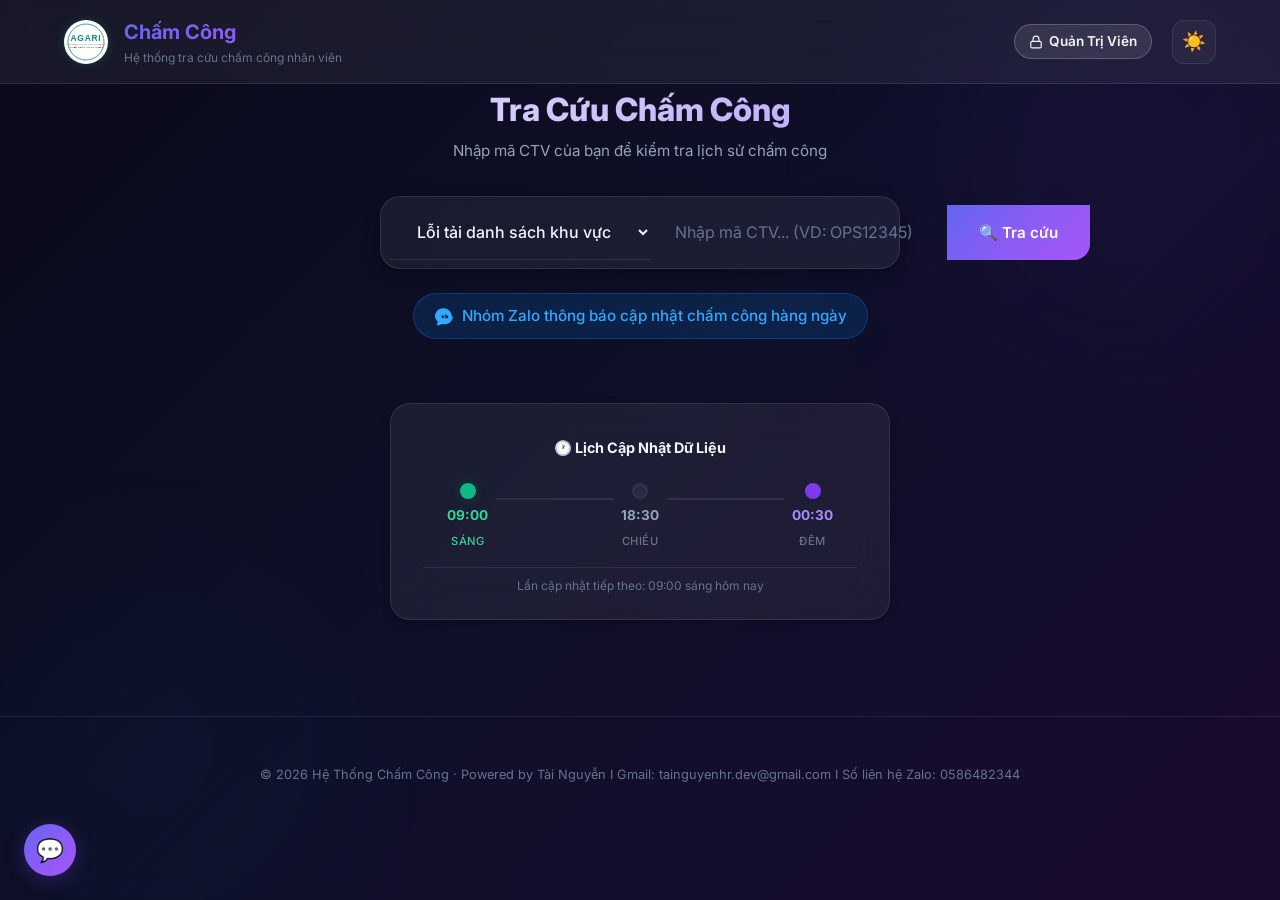
==== index.html @ 43d1611f "feat: triển khai kiến trúc Master Config Sheet cho phép quản lý khu vực và đổi link linh hoạt" ====
<!DOCTYPE html>
<html lang="vi" data-theme="dark">
<head>
  <meta charset="UTF-8">
  <meta name="viewport" content="width=device-width, initial-scale=1.0">
  <meta name="description" content="Hệ thống tra cứu chấm công nhân viên - Kiểm tra ngày đi làm, giờ vào ra, thống kê chuyên cần.">
  <title>Tra Cứu Chấm Công</title>
  <link rel="stylesheet" href="style.css">
  <link rel="icon" href="data:image/svg+xml,<svg xmlns='http://www.w3.org/2000/svg' viewBox='0 0 100 100'><text y='.9em' font-size='90'>📋</text></svg>">
</head>
<body>

  <!-- Header -->
  <header class="header" id="header">
    <div class="container">
      <div class="header__brand">
        <img src="logo-agari.svg" alt="AGARI" class="header__logo-img">
        <div>
          <div class="header__title">Chấm Công</div>
          <div class="header__subtitle">Hệ thống tra cứu chấm công nhân viên</div>
        </div>
      </div>
      <div class="header__actions">
        <a href="admin.html" class="btn btn--sm" style="background: rgba(255, 255, 255, 0.1); border: 1px solid rgba(255, 255, 255, 0.2); border-radius: 50px; font-size: 0.85rem; padding: 6px 14px; margin-right: 12px; text-decoration: none; display: inline-flex; align-items: center; gap: 6px; color: var(--text-primary); transition: all 0.3s ease;" onmouseover="this.style.background='rgba(255, 255, 255, 0.2)'" onmouseout="this.style.background='rgba(255, 255, 255, 0.1)'">
          <svg width="14" height="14" viewBox="0 0 24 24" fill="none" stroke="currentColor" stroke-width="2" stroke-linecap="round" stroke-linejoin="round"><rect x="3" y="11" width="18" height="11" rx="2" ry="2"></rect><path d="M7 11V7a5 5 0 0 1 10 0v4"></path></svg>
          Quản Trị Viên
        </a>
        <button class="theme-toggle" id="themeToggle" title="Đổi giao diện" aria-label="Toggle theme">
          🌙
        </button>
      </div>
    </div>
  </header>

  <!-- Announcement Banner -->
  <div class="announcement" id="announcementBanner" style="display: none;">
    <div class="container">
      <div class="announcement__inner">
        <div class="announcement__icon" id="announcementIcon">📢</div>
        <div class="announcement__content">
          <div class="announcement__title" id="announcementTitle"></div>
          <div class="announcement__message" id="announcementMessage"></div>
          <div class="announcement__time" id="announcementTime"></div>
        </div>
        <button class="announcement__close" id="announcementClose" aria-label="Đóng thông báo">✕</button>
      </div>
    </div>
  </div>

  <!-- Toast Container -->
  <div class="toast-container" id="toastContainer"></div>

  <!-- Day Detail Overlay -->
  <div class="day-detail__overlay" id="dayDetailOverlay"></div>

  <!-- Day Detail Popup -->
  <div class="day-detail" id="dayDetailPopup">
    <div class="day-detail__header">
      <div class="day-detail__title" id="dayDetailTitle"></div>
      <button class="day-detail__close" id="dayDetailClose" aria-label="Close">✕</button>
    </div>
    <div id="dayDetailContent"></div>
  </div>

  <main>
    <!-- Notice Screen (shown when no Google Sheets URL configured) -->
    <div class="setup-screen" id="setupScreen" style="display: none;">
      <div class="setup-screen__icon">🔒</div>
      <h1 class="setup-screen__title">Hệ thống chưa được cấu hình</h1>
      <p class="setup-screen__desc">
        Hệ thống chấm công chưa được kết nối dữ liệu. 
        Vui lòng liên hệ quản trị viên để được hỗ trợ cài đặt.
      </p>
    </div>

    <!-- Search Section -->
    <section class="search-section" id="searchSection" style="display: none;">
      <div class="container">
        <h2 class="search-section__title">Tra Cứu Chấm Công</h2>
        <p class="search-section__subtitle">Nhập mã CTV của bạn để kiểm tra lịch sử chấm công</p>

        <div class="search-box">
          <select id="regionSelect" class="search-box__input" style="border-bottom: 1px solid var(--surface-border); border-radius: var(--radius-lg) var(--radius-lg) 0 0; font-weight: 500; cursor: pointer;">
            <option value="">Đang tải danh sách khu vực...</option>
          </select>
          <div style="display: flex; width: 100%;">
            <input 
              type="text" 
              class="search-box__input" 
              id="searchInput" 
              placeholder="Nhập mã CTV... (VD: OPS12345)"
              autocomplete="off"
              style="border-radius: 0 0 0 var(--radius-lg);"
            >
            <button class="search-box__btn" id="searchBtn" onclick="handleSearch()" style="border-radius: 0 0 var(--radius-lg) 0;">
              <span class="search-box__btn-text">🔍 Tra cứu</span>
              <div class="spinner"></div>
            </button>
          </div>
        </div>

        <!-- Zalo Notice -->
        <div class="zalo-notice" style="margin-top: 24px; text-align: center; animation: fadeInUp 0.4s ease-out 0.2s both;">
          <a href="https://zalo.me/g/pndcktzuttumslejcahl" target="_blank" class="zalo-link" title="Tham gia nhóm Zalo">
            <svg width="20" height="20" viewBox="0 0 24 24" fill="currentColor">
              <path d="M21.2 12.1C21.2 7 16.8 2.8 11.2 2.8 5.6 2.8 1.2 7 1.2 12.1c0 2.7 1.3 5 3.3 6.6.1.8-.3 2.1-1.2 3.6a.5.5 0 00.4.8c2.6.2 4.4-.8 5.4-1.5 1.1.3 2.3.4 3.5.4 5.6 0 10-4.2 10-9.3zm-15.3 1.7h4v-1.2h-2.3l2.4-3v-.9h-3.9v1.2h2.2l-2.4 3v.9zm6.1-1a1.8 1.8 0 11-3.6 0 1.8 1.8 0 013.6 0zm1-3h1.3v4.9h-1.3V9.8zm4.2 3a1.8 1.8 0 11-3.6 0 1.8 1.8 0 013.6 0z" />
            </svg>
            Nhóm Zalo thông báo cập nhật chấm công hàng ngày
          </a>
        </div>

        <!-- Recent Searches -->
        <div class="recent-searches" id="recentSearches" style="display: none;">
          <span class="recent-searches__label">Gần đây:</span>
        </div>

        <!-- Data Status -->
        <div class="data-status" id="dataStatus" style="display: none;">
          <span class="data-status__text" id="dataStatusText"></span>
          <button class="data-status__refresh" id="refreshBtn" onclick="refreshData()" title="Làm mới dữ liệu">🔄 Làm mới</button>
        </div>
      </div>
    </section>

    <!-- Results Section -->
    <section class="results-section" id="resultsSection" style="display: none;">
      <div class="container">

        <!-- Profile Card -->
        <div class="profile-card" id="profileCard">
          <div class="profile-card__avatar" id="profileAvatar"></div>
          <div class="profile-card__info">
            <div class="profile-card__name" id="profileName"></div>
            <div class="profile-card__code" id="profileCode"></div>
            <div class="profile-card__meta" id="profileMeta"></div>
          </div>
        </div>

        <!-- Month Navigator -->
        <div class="month-nav">
          <button class="month-nav__btn" id="prevMonth" onclick="changeMonth(-1)" aria-label="Tháng trước">◀</button>
          <div class="month-nav__label" id="monthLabel"></div>
          <button class="month-nav__btn" id="nextMonth" onclick="changeMonth(1)" aria-label="Tháng sau">▶</button>
        </div>

        <!-- Stats Grid -->
        <div class="stats-grid animate-stagger" id="statsGrid">
          <div class="stat-card stat-card--success">
            <div class="stat-card__icon">✅</div>
            <div class="stat-card__value" id="statDaysWorked">0</div>
            <div class="stat-card__label">Ca Làm Việc</div>
          </div>
          <div class="stat-card stat-card--info">
            <div class="stat-card__icon">⏱️</div>
            <div class="stat-card__value" id="statTotalHours">0h</div>
            <div class="stat-card__label">Tổng giờ làm</div>
          </div>
          <div class="stat-card stat-card--warning">
            <div class="stat-card__icon">📝</div>
            <div class="stat-card__value" id="statClaims">0</div>
            <div class="stat-card__label">Cần Claim</div>
          </div>
          <div class="stat-card stat-card--danger">
            <div class="stat-card__icon">📊</div>
            <div class="stat-card__value" id="statAttendance">0%</div>
            <div class="stat-card__label">Chuyên cần</div>
          </div>
        </div>

        <!-- Content Grid: Calendar + Table -->
        <div class="content-grid">
          <!-- Calendar Card -->
          <div class="calendar-card">
            <div class="calendar-card__title">📅 Lịch Chấm Công</div>
            <div class="calendar" id="calendar">
              <div class="calendar__header">
                <div class="calendar__day-label">T2</div>
                <div class="calendar__day-label">T3</div>
                <div class="calendar__day-label">T4</div>
                <div class="calendar__day-label">T5</div>
                <div class="calendar__day-label">T6</div>
                <div class="calendar__day-label">T7</div>
                <div class="calendar__day-label">CN</div>
              </div>
              <div class="calendar__body" id="calendarBody"></div>
            </div>
            <div class="calendar-legend">
              <div class="calendar-legend__item">
                <div class="calendar-legend__dot calendar-legend__dot--worked"></div>
                <span>Đi làm</span>
              </div>
              <div class="calendar-legend__item">
                <div class="calendar-legend__dot calendar-legend__dot--claim"></div>
                <span>Cần claim</span>
              </div>
              <div class="calendar-legend__item">
                <div class="calendar-legend__dot calendar-legend__dot--absent"></div>
                <span>Nghỉ / Chưa có</span>
              </div>
            </div>
          </div>

          <!-- Detail Table Card -->
          <div class="table-card">
            <div class="table-card__title">📋 Chi Tiết Chấm Công</div>
            <div class="detail-table-wrapper">
              <table class="detail-table" id="detailTable">
                <thead>
                  <tr>
                    <th>Ngày</th>
                    <th>Thứ</th>
                    <th>Giờ vào</th>
                    <th>Giờ ra</th>
                    <th>Tổng giờ</th>
                    <th>Ca</th>
                    <th>Trạng thái</th>
                  </tr>
                </thead>
                <tbody id="detailTableBody">
                </tbody>
              </table>
            </div>
          </div>
        </div>

      </div>
    </section>

    <!-- Empty State (no results) -->
    <div class="empty-state" id="emptyState" style="display: none;">
      <div class="empty-state__icon">🔍</div>
      <h2 class="empty-state__title">Không tìm thấy dữ liệu</h2>
      <p class="empty-state__desc" id="emptyStateDesc">
        Mã CTV không tồn tại trong hệ thống hoặc chưa có dữ liệu chấm công.
      </p>
    </div>

    <!-- Error State -->
    <div class="error-state" id="errorState" style="display: none;">
      <div class="error-state__icon">⚠️</div>
      <p class="error-state__message" id="errorMessage"></p>
    </div>
  </main>

  <!-- Update Schedule -->
  <section class="update-schedule">
    <div class="container">
      <div class="schedule-card">
        <div class="schedule-card__title">🕐 Lịch Cập Nhật Dữ Liệu</div>
        <div class="schedule-timeline">
          <div class="schedule-point" id="schedulePoint1">
            <div class="schedule-point__dot"></div>
            <div class="schedule-point__time">09:00</div>
            <div class="schedule-point__label">Sáng</div>
          </div>
          <div class="schedule-line"></div>
          <div class="schedule-point" id="schedulePoint2">
            <div class="schedule-point__dot"></div>
            <div class="schedule-point__time">18:30</div>
            <div class="schedule-point__label">Chiều</div>
          </div>
          <div class="schedule-line"></div>
          <div class="schedule-point" id="schedulePoint3">
            <div class="schedule-point__dot"></div>
            <div class="schedule-point__time">00:30</div>
            <div class="schedule-point__label">Đêm</div>
          </div>
        </div>
        <div class="schedule-card__note" id="scheduleNote">Dữ liệu được cập nhật tự động 3 lần/ngày</div>
      </div>
    </div>
  </section>

  <!-- Footer -->
  <footer class="footer">
    <div class="container">
      <p>© 2026 Hệ Thống Chấm Công · Powered by Tài Nguyễn I Gmail: tainguyenhr.dev@gmail.com I Số liên hệ Zalo: 0586482344</p>
    </div>
  </footer>

  <!-- Feedback Widget -->
  <div class="feedback-cta" id="feedbackCta">
    <div class="feedback-cta__text">Bạn thấy web dễ dùng không? 🤔<br><strong>Nhấn đánh giá giúp mình nhé!</strong></div>
    <button class="feedback-cta__close" id="feedbackCtaClose" aria-label="Đóng">✕</button>
    <div class="feedback-cta__arrow"></div>
  </div>
  <div class="feedback-fab" id="feedbackFab" title="Gửi phản hồi">
    <span class="feedback-fab__icon">💬</span>
  </div>

  <div class="feedback-panel" id="feedbackPanel">
    <div class="feedback-panel__header">
      <div class="feedback-panel__title">💬 Phản Hồi Ẩn Danh</div>
      <button class="feedback-panel__close" id="feedbackClose">✕</button>
    </div>

    <div class="feedback-panel__body">
      <!-- Submit Form -->
      <div class="feedback-form" id="feedbackForm">
        <div class="feedback-stars" id="feedbackStars">
          <span class="feedback-star" data-value="1">★</span>
          <span class="feedback-star" data-value="2">★</span>
          <span class="feedback-star" data-value="3">★</span>
          <span class="feedback-star" data-value="4">★</span>
          <span class="feedback-star" data-value="5">★</span>
        </div>
        <div class="feedback-stars__label" id="starsLabel">Chọn số sao đánh giá</div>
        <textarea class="input feedback-textarea" id="feedbackText" rows="3" placeholder="Nhập phản hồi của bạn (ẩn danh)..."></textarea>
        <button class="btn btn--primary feedback-submit" onclick="submitFeedback()">📤 Gửi phản hồi</button>
      </div>

      <!-- Feedback List -->
      <div class="feedback-list" id="feedbackList"></div>
    </div>
  </div>

  <!-- TikTok-style Floating Comments -->
  <div class="floating-comments" id="floatingComments"></div>

  <div class="feedback-overlay" id="feedbackOverlay"></div>

  <script src="app.js"></script>
</body>
</html>
---- style.css ----
/* ============================================
   DESIGN SYSTEM - Web App Chấm Công
   Premium Dark Glassmorphism Theme
   ============================================ */

@import url('https://fonts.googleapis.com/css2?family=Inter:wght@300;400;500;600;700;800;900&display=swap');

/* ---------- CSS Variables ---------- */
:root {
  /* Colors */
  --bg-primary: #0a0a1a;
  --bg-secondary: #0f0f2d;
  --bg-gradient: linear-gradient(135deg, #0a0a1a 0%, #0f1029 50%, #1a0a2e 100%);

  --surface: rgba(255, 255, 255, 0.04);
  --surface-hover: rgba(255, 255, 255, 0.08);
  --surface-active: rgba(255, 255, 255, 0.12);
  --surface-border: rgba(255, 255, 255, 0.08);

  --glass: rgba(255, 255, 255, 0.06);
  --glass-border: rgba(255, 255, 255, 0.1);
  --glass-blur: 20px;

  --primary: #7c3aed;
  --primary-light: #a78bfa;
  --primary-gradient: linear-gradient(135deg, #6366f1, #8b5cf6, #a855f7);
  --primary-glow: rgba(124, 58, 237, 0.3);

  --accent: #22d3ee;
  --accent-light: #67e8f9;
  --accent-glow: rgba(34, 211, 238, 0.3);

  --success: #10b981;
  --success-light: #34d399;
  --success-bg: rgba(16, 185, 129, 0.15);
  --success-border: rgba(16, 185, 129, 0.3);

  --warning: #f59e0b;
  --warning-light: #fbbf24;
  --warning-bg: rgba(245, 158, 11, 0.15);
  --warning-border: rgba(245, 158, 11, 0.3);

  --danger: #ef4444;
  --danger-light: #f87171;
  --danger-bg: rgba(239, 68, 68, 0.15);
  --danger-border: rgba(239, 68, 68, 0.3);

  --info: #3b82f6;
  --info-bg: rgba(59, 130, 246, 0.15);

  --text-primary: #f1f5f9;
  --text-secondary: #94a3b8;
  --text-tertiary: #64748b;
  --text-inverse: #0f172a;

  /* Spacing */
  --space-xs: 4px;
  --space-sm: 8px;
  --space-md: 16px;
  --space-lg: 24px;
  --space-xl: 32px;
  --space-2xl: 48px;
  --space-3xl: 64px;

  /* Border Radius */
  --radius-sm: 8px;
  --radius-md: 12px;
  --radius-lg: 16px;
  --radius-xl: 20px;
  --radius-2xl: 24px;
  --radius-full: 9999px;

  /* Shadows */
  --shadow-sm: 0 2px 8px rgba(0, 0, 0, 0.3);
  --shadow-md: 0 4px 16px rgba(0, 0, 0, 0.4);
  --shadow-lg: 0 8px 32px rgba(0, 0, 0, 0.5);
  --shadow-glow: 0 0 40px var(--primary-glow);

  /* Transitions */
  --transition-fast: 150ms cubic-bezier(0.4, 0, 0.2, 1);
  --transition-base: 250ms cubic-bezier(0.4, 0, 0.2, 1);
  --transition-slow: 400ms cubic-bezier(0.4, 0, 0.2, 1);
  --transition-spring: 500ms cubic-bezier(0.34, 1.56, 0.64, 1);

  /* Font */
  --font-family: 'Inter', -apple-system, BlinkMacSystemFont, 'Segoe UI', sans-serif;

  /* Z-index */
  --z-dropdown: 100;
  --z-modal: 200;
  --z-toast: 300;
}

/* Light mode overrides */
[data-theme="light"] {
  --bg-primary: #f0f2f5;
  --bg-secondary: #e8eaed;
  --bg-gradient: linear-gradient(135deg, #f0f2f5 0%, #e8ecf4 50%, #f0e8f5 100%);
  --surface: rgba(255, 255, 255, 0.8);
  --surface-hover: rgba(255, 255, 255, 0.95);
  --surface-active: rgba(255, 255, 255, 1);
  --surface-border: rgba(0, 0, 0, 0.08);
  --glass: rgba(255, 255, 255, 0.7);
  --glass-border: rgba(0, 0, 0, 0.1);
  --text-primary: #0f172a;
  --text-secondary: #475569;
  --text-tertiary: #94a3b8;
  --shadow-sm: 0 2px 8px rgba(0, 0, 0, 0.08);
  --shadow-md: 0 4px 16px rgba(0, 0, 0, 0.1);
  --shadow-lg: 0 8px 32px rgba(0, 0, 0, 0.12);
}

/* ---------- Reset & Base ---------- */
*,
*::before,
*::after {
  margin: 0;
  padding: 0;
  box-sizing: border-box;
}

html {
  font-size: 16px;
  scroll-behavior: smooth;
  -webkit-font-smoothing: antialiased;
  -moz-osx-font-smoothing: grayscale;
  scrollbar-width: thin;
  scrollbar-color: var(--surface-border) transparent;
}

body {
  font-family: var(--font-family);
  background: var(--bg-gradient);
  color: var(--text-primary);
  min-height: 100vh;
  min-height: 100dvh;
  line-height: 1.6;
  overflow-x: hidden;
  position: relative;
  transition: background 0.6s cubic-bezier(0.4, 0, 0.2, 1), color 0.6s cubic-bezier(0.4, 0, 0.2, 1);
}

/* Screen Entrance Animation */
@keyframes screenFadeIn {
  0% {
    opacity: 0;
    transform: translateY(20px) scale(0.98);
  }
  100% {
    opacity: 1;
    transform: translateY(0) scale(1);
  }
}

/* Animated background orbs */
body::before,
body::after {
  content: '';
  position: fixed;
  border-radius: 50%;
  filter: blur(120px);
  opacity: 0.4;
  pointer-events: none;
  z-index: -1;
  animation: float 20s ease-in-out infinite;
}

body::before {
  width: 500px;
  height: 500px;
  background: radial-gradient(circle, rgba(124, 58, 237, 0.3), transparent 70%);
  top: -100px;
  right: -100px;
}

body::after {
  width: 400px;
  height: 400px;
  background: radial-gradient(circle, rgba(34, 211, 238, 0.2), transparent 70%);
  bottom: -50px;
  left: -50px;
  animation-delay: -10s;
}

@keyframes float {
  0%, 100% { transform: translate(0, 0) scale(1); }
  33% { transform: translate(30px, -30px) scale(1.1); }
  66% { transform: translate(-20px, 20px) scale(0.9); }
}

a {
  color: var(--primary-light);
  text-decoration: none;
  transition: color var(--transition-fast);
}
a:hover {
  color: var(--accent);
}

/* ---------- Layout ---------- */
.container {
  max-width: 1200px;
  margin: 0 auto;
  padding: 0 var(--space-lg);
}

/* ---------- Header / Navbar ---------- */
.header {
  position: sticky;
  top: 0;
  z-index: var(--z-dropdown);
  background: var(--glass);
  -webkit-backdrop-filter: blur(var(--glass-blur));
  backdrop-filter: blur(var(--glass-blur));
  -webkit-backdrop-filter: blur(var(--glass-blur));
  border-bottom: 1px solid var(--glass-border);
  padding: var(--space-md) 0;
}

.header .container {
  display: flex;
  align-items: center;
  justify-content: space-between;
}

.header__brand {
  display: flex;
  align-items: center;
  gap: var(--space-md);
}

.header__logo {
  width: 42px;
  height: 42px;
  background: var(--primary-gradient);
  border-radius: var(--radius-md);
  display: flex;
  align-items: center;
  justify-content: center;
  font-size: 1.25rem;
  font-weight: 800;
  color: white;
  box-shadow: var(--shadow-glow);
}

.header__logo-img {
  width: 44px;
  height: 44px;
  border-radius: 50%;
  object-fit: contain;
  background: white;
  padding: 2px;
  box-shadow: 0 0 10px rgba(26, 138, 122, 0.3);
}

.header__title {
  font-size: 1.25rem;
  font-weight: 700;
  background: var(--primary-gradient);
  -webkit-background-clip: text;
  -webkit-text-fill-color: transparent;
  background-clip: text;
}

.header__subtitle {
  font-size: 0.75rem;
  color: var(--text-tertiary);
  font-weight: 400;
}

.header__actions {
  display: flex;
  align-items: center;
  gap: var(--space-sm);
}

/* ---------- Theme Toggle ---------- */
.theme-toggle {
  width: 44px;
  height: 44px;
  border-radius: var(--radius-md);
  border: 1px solid var(--surface-border);
  background: var(--surface);
  color: var(--text-secondary);
  cursor: pointer;
  display: flex;
  align-items: center;
  justify-content: center;
  font-size: 1.2rem;
  transition: all var(--transition-fast);
}

.theme-toggle:hover {
  background: var(--surface-hover);
  color: var(--text-primary);
  transform: rotate(15deg);
}

/* ---------- Setup Screen ---------- */
.setup-screen {
  display: flex;
  flex-direction: column;
  align-items: center;
  justify-content: center;
  min-height: 70vh;
  text-align: center;
  padding: var(--space-2xl);
  animation: screenFadeIn 0.6s cubic-bezier(0.16, 1, 0.3, 1) forwards;
}

.setup-screen__icon {
  font-size: 4rem;
  margin-bottom: var(--space-lg);
  animation: pulse 2s ease-in-out infinite;
}

.setup-screen__title {
  font-size: 1.75rem;
  font-weight: 700;
  margin-bottom: var(--space-sm);
}

.setup-screen__desc {
  color: var(--text-secondary);
  margin-bottom: var(--space-xl);
  max-width: 500px;
  line-height: 1.8;
}

.setup-screen__input-group {
  width: 100%;
  max-width: 600px;
  display: flex;
  gap: var(--space-sm);
}

.setup-screen__input-group input {
  flex: 1;
}

/* ---------- Announcement Banner ---------- */
.announcement {
  padding: var(--space-md) 0;
  animation: slideDown 0.5s ease-out;
}

.announcement__inner {
  display: flex;
  align-items: flex-start;
  gap: var(--space-md);
  padding: var(--space-md) var(--space-lg);
  background: linear-gradient(135deg, rgba(99, 102, 241, 0.12), rgba(139, 92, 246, 0.08));
  border: 1px solid rgba(99, 102, 241, 0.25);
  border-radius: var(--radius-lg);
  position: relative;
  overflow: hidden;
}

.announcement__inner::before {
  content: '';
  position: absolute;
  top: 0;
  left: 0;
  right: 0;
  height: 2px;
  background: var(--primary-gradient);
}

.announcement__icon {
  font-size: 1.5rem;
  flex-shrink: 0;
  animation: pulse 2s ease-in-out infinite;
  margin-top: 2px;
}

.announcement__content {
  flex: 1;
  min-width: 0;
}

.announcement__title {
  font-size: 0.9rem;
  font-weight: 700;
  color: var(--primary-light);
  margin-bottom: 2px;
}

.announcement__message {
  font-size: 0.85rem;
  color: var(--text-primary);
  line-height: 1.6;
}

.announcement__time {
  font-size: 0.75rem;
  color: var(--text-tertiary);
  margin-top: 4px;
}

.announcement__close {
  width: 28px;
  height: 28px;
  border-radius: var(--radius-sm);
  border: 1px solid transparent;
  background: transparent;
  color: var(--text-tertiary);
  cursor: pointer;
  font-size: 0.9rem;
  display: flex;
  align-items: center;
  justify-content: center;
  transition: all var(--transition-fast);
  flex-shrink: 0;
  font-family: var(--font-family);
}

.announcement__close:hover {
  background: var(--surface-hover);
  color: var(--text-primary);
  border-color: var(--surface-border);
}

@keyframes slideDown {
  from {
    opacity: 0;
    transform: translateY(-20px);
  }
  to {
    opacity: 1;
    transform: translateY(0);
  }
}

/* ---------- Search Section ---------- */
.search-section {
  padding: var(--space-xxl) 0 var(--space-xl);
  text-align: center;
  animation: screenFadeIn 0.6s cubic-bezier(0.16, 1, 0.3, 1) forwards;
}

.search-section__title {
  font-size: 2rem;
  font-weight: 800;
  margin-bottom: var(--space-xs);
  background: linear-gradient(135deg, var(--text-primary), var(--primary-light));
  -webkit-background-clip: text;
  -webkit-text-fill-color: transparent;
  background-clip: text;
}

.search-section__subtitle {
  color: var(--text-secondary);
  margin-bottom: var(--space-xl);
  font-size: 0.95rem;
}

.search-box {
  display: flex;
  max-width: 520px;
  margin: 0 auto;
  background: var(--glass);
  -webkit-backdrop-filter: blur(var(--glass-blur));
  backdrop-filter: blur(var(--glass-blur));
  border: 1px solid var(--glass-border);
  border-radius: var(--radius-xl);
  padding: var(--space-sm);
  transition: all var(--transition-base), background 0.6s ease, border-color 0.6s ease, box-shadow 0.6s ease;
  box-shadow: var(--shadow-md);
}

.search-box:focus-within {
  border-color: var(--primary);
  box-shadow: var(--shadow-glow);
}

.search-box__input {
  flex: 1;
  background: transparent;
  border: none;
  padding: var(--space-md) var(--space-lg);
  font-size: 1rem;
  font-family: var(--font-family);
  color: var(--text-primary);
  outline: none;
}

.search-box__input::placeholder {
  color: var(--text-tertiary);
}

.search-box__btn {
  padding: var(--space-md) var(--space-xl);
  background: var(--primary-gradient);
  color: white;
  border: none;
  border-radius: var(--radius-lg);
  font-size: 0.95rem;
  font-weight: 600;
  font-family: var(--font-family);
  cursor: pointer;
  transition: all var(--transition-fast);
  display: flex;
  align-items: center;
  gap: var(--space-sm);
  white-space: nowrap;
}

.search-box__btn:hover {
  transform: translateY(-1px);
  box-shadow: 0 4px 20px var(--primary-glow);
}

.search-box__btn:active {
  transform: translateY(0);
}

.search-box__btn .spinner {
  display: none;
}

.search-box__btn.loading .spinner {
  display: inline-block;
}

.search-box__btn.loading .btn-text {
  display: none;
}

/* Recent searches */
.recent-searches {
  display: flex;
  align-items: center;
  justify-content: center;
  gap: var(--space-sm);
  margin-top: var(--space-md);
  flex-wrap: wrap;
}

.recent-searches__label {
  font-size: 0.8rem;
  color: var(--text-tertiary);
}

.recent-tag {
  padding: 4px 12px;
  background: var(--surface);
  border: 1px solid var(--surface-border);
  border-radius: var(--radius-full);
  font-size: 0.8rem;
  color: var(--text-secondary);
  cursor: pointer;
  transition: all var(--transition-fast);
  font-family: var(--font-family);
}

.recent-tag:hover {
  background: var(--surface-hover);
  color: var(--primary-light);
  border-color: var(--primary);
}

/* ---------- Data Status ---------- */
.data-status {
  display: flex;
  align-items: center;
  justify-content: center;
  gap: var(--space-sm);
  margin-top: var(--space-md);
  padding: 6px 14px;
  border-radius: var(--radius-full);
  background: var(--surface);
  border: 1px solid var(--surface-border);
  width: fit-content;
  margin-left: auto;
  margin-right: auto;
}

.data-status__text {
  font-size: 0.75rem;
  color: var(--text-tertiary);
}

.data-status__refresh {
  background: none;
  border: none;
  color: var(--text-secondary);
  cursor: pointer;
  font-size: 0.75rem;
  font-family: var(--font-family);
  padding: 2px 8px;
  border-radius: var(--radius-sm);
  transition: all var(--transition-fast);
  display: flex;
  align-items: center;
  gap: 4px;
}

.data-status__refresh:hover {
  color: var(--primary-light);
  background: var(--surface-hover);
}

.data-status__refresh.spinning {
  pointer-events: none;
  animation: spin 0.8s linear infinite;
}

.zalo-link {
  display: inline-flex;
  align-items: center;
  gap: 8px;
  background: rgba(0, 104, 255, 0.1);
  color: #0068FF;
  padding: 10px 20px;
  border-radius: 50px;
  text-decoration: none;
  font-weight: 500;
  font-size: 0.95rem;
  transition: all 0.3s ease;
  border: 1px solid rgba(0, 104, 255, 0.2);
}

.zalo-link:hover {
  background: rgba(0, 104, 255, 0.15);
  transform: translateY(-2px);
  box-shadow: 0 4px 12px rgba(0, 104, 255, 0.15);
}

[data-theme="dark"] .zalo-link {
  background: rgba(0, 144, 255, 0.15);
  color: #33a8ff;
  border: 1px solid rgba(0, 144, 255, 0.25);
}

[data-theme="dark"] .zalo-link:hover {
  background: rgba(0, 144, 255, 0.25);
  box-shadow: 0 4px 12px rgba(0, 144, 255, 0.2);
}

/* ---------- Results Section ---------- */
.results-section {
  padding-bottom: var(--space-3xl);
  animation: fadeInUp 0.5s ease-out;
}

/* ---------- Profile Card ---------- */
.profile-card {
  background: var(--glass);
  -webkit-backdrop-filter: blur(var(--glass-blur));
  backdrop-filter: blur(var(--glass-blur));
  border: 1px solid var(--glass-border);
  border-radius: var(--radius-xl);
  padding: var(--space-xl);
  margin-bottom: var(--space-xl);
  display: flex;
  align-items: center;
  gap: var(--space-xl);
  box-shadow: var(--shadow-md);
  animation: fadeInUp 0.4s ease-out;
}

.profile-card__avatar {
  width: 72px;
  height: 72px;
  border-radius: var(--radius-lg);
  background: var(--primary-gradient);
  display: flex;
  align-items: center;
  justify-content: center;
  font-size: 1.75rem;
  font-weight: 800;
  color: white;
  flex-shrink: 0;
  box-shadow: 0 4px 20px var(--primary-glow);
}

.profile-card__info {
  flex: 1;
  min-width: 0;
}

.profile-card__name {
  font-size: 1.35rem;
  font-weight: 700;
  margin-bottom: 2px;
}

.profile-card__code {
  font-size: 0.85rem;
  color: var(--primary-light);
  font-weight: 500;
  margin-bottom: var(--space-sm);
}

.profile-card__meta {
  display: flex;
  flex-wrap: wrap;
  gap: var(--space-sm) var(--space-lg);
}

.profile-card__meta-item {
  display: flex;
  align-items: center;
  gap: 6px;
  font-size: 0.85rem;
  color: var(--text-secondary);
}

.profile-card__meta-item .icon {
  font-size: 1rem;
}

/* ---------- Month Navigator ---------- */
.month-nav {
  display: flex;
  align-items: center;
  justify-content: center;
  gap: var(--space-md);
  margin-bottom: var(--space-xl);
}

.month-nav__btn {
  width: 40px;
  height: 40px;
  border-radius: var(--radius-md);
  border: 1px solid var(--surface-border);
  background: var(--surface);
  color: var(--text-secondary);
  cursor: pointer;
  font-size: 1.1rem;
  display: flex;
  align-items: center;
  justify-content: center;
  transition: all var(--transition-fast);
  font-family: var(--font-family);
}

.month-nav__btn:hover {
  background: var(--surface-hover);
  color: var(--text-primary);
  border-color: var(--primary);
}

.month-nav__label {
  font-size: 1.2rem;
  font-weight: 700;
  min-width: 200px;
  text-align: center;
}

/* ---------- Stats Cards Grid ---------- */
.stats-grid {
  display: grid;
  grid-template-columns: repeat(4, 1fr);
  gap: var(--space-md);
  margin-bottom: var(--space-xl);
}

.stat-card {
  background: var(--glass);
  -webkit-backdrop-filter: blur(var(--glass-blur));
  backdrop-filter: blur(var(--glass-blur));
  border: 1px solid var(--glass-border);
  border-radius: var(--radius-lg);
  padding: var(--space-lg);
  text-align: center;
  transition: all var(--transition-base);
  box-shadow: var(--shadow-sm);
  position: relative;
  overflow: hidden;
}

.stat-card::before {
  content: '';
  position: absolute;
  top: 0;
  left: 0;
  right: 0;
  height: 3px;
  border-radius: var(--radius-lg) var(--radius-lg) 0 0;
}

.stat-card--success::before { background: var(--success); }
.stat-card--warning::before { background: var(--warning); }
.stat-card--danger::before { background: var(--danger); }
.stat-card--info::before { background: var(--info); }

.stat-card:hover {
  transform: translateY(-2px);
  box-shadow: var(--shadow-md);
  border-color: rgba(255, 255, 255, 0.15);
}

.stat-card__icon {
  font-size: 1.5rem;
  margin-bottom: var(--space-sm);
}

.stat-card__value {
  font-size: 2rem;
  font-weight: 800;
  line-height: 1.2;
  margin-bottom: 2px;
}

.stat-card--success .stat-card__value { color: var(--success); }
.stat-card--warning .stat-card__value { color: var(--warning); }
.stat-card--danger .stat-card__value { color: var(--danger); }
.stat-card--info .stat-card__value { color: var(--info); }

.stat-card__label {
  font-size: 0.8rem;
  color: var(--text-tertiary);
  font-weight: 500;
  text-transform: uppercase;
  letter-spacing: 0.5px;
}

/* ---------- Content Layout ---------- */
.content-grid {
  display: grid;
  grid-template-columns: 1fr 1fr;
  gap: var(--space-xl);
  margin-bottom: var(--space-xl);
}

/* ---------- Calendar ---------- */
.calendar-card {
  background: var(--glass);
  -webkit-backdrop-filter: blur(var(--glass-blur));
  backdrop-filter: blur(var(--glass-blur));
  border: 1px solid var(--glass-border);
  border-radius: var(--radius-xl);
  padding: var(--space-xl);
  box-shadow: var(--shadow-md);
}

.calendar-card__title {
  font-size: 1.1rem;
  font-weight: 700;
  margin-bottom: var(--space-lg);
  display: flex;
  align-items: center;
  gap: var(--space-sm);
}

.calendar {
  width: 100%;
}

.calendar__header {
  display: grid;
  grid-template-columns: repeat(7, 1fr);
  gap: 4px;
  margin-bottom: var(--space-sm);
}

.calendar__day-label {
  text-align: center;
  font-size: 0.75rem;
  font-weight: 600;
  color: var(--text-tertiary);
  text-transform: uppercase;
  letter-spacing: 0.5px;
  padding: var(--space-sm) 0;
}

.calendar__body {
  display: grid;
  grid-template-columns: repeat(7, 1fr);
  gap: 4px;
}

.calendar__cell {
  aspect-ratio: 1;
  border-radius: var(--radius-sm);
  display: flex;
  flex-direction: column;
  align-items: center;
  justify-content: center;
  font-size: 0.85rem;
  font-weight: 500;
  cursor: default;
  transition: all var(--transition-fast);
  position: relative;
  border: 1px solid transparent;
}

.calendar__cell--empty {
  opacity: 0;
}

.calendar__cell--today {
  border: 2px solid var(--primary);
  font-weight: 700;
}

.calendar__cell--weekend {
  color: var(--text-tertiary);
  background: rgba(255, 255, 255, 0.02);
}

.calendar__cell--worked {
  background: var(--success-bg);
  color: var(--success-light);
  border-color: var(--success-border);
  cursor: pointer;
}

.calendar__cell--worked:hover {
  background: rgba(16, 185, 129, 0.25);
  transform: scale(1.05);
}

.calendar__cell--claim {
  background: var(--warning-bg);
  color: var(--warning-light);
  border-color: var(--warning-border);
  cursor: pointer;
}

.calendar__cell--claim:hover {
  background: rgba(245, 158, 11, 0.25);
  transform: scale(1.05);
}

.calendar__cell--absent {
  color: var(--text-tertiary);
}

.calendar__cell--future {
  opacity: 0.4;
}

.calendar__cell-dot {
  width: 5px;
  height: 5px;
  border-radius: 50%;
  margin-top: 2px;
}

.calendar__cell--worked .calendar__cell-dot {
  background: var(--success);
}

.calendar__cell--claim .calendar__cell-dot {
  background: var(--warning);
}

/* Calendar Legend */
.calendar-legend {
  display: flex;
  justify-content: center;
  gap: var(--space-lg);
  margin-top: var(--space-lg);
  padding-top: var(--space-md);
  border-top: 1px solid var(--surface-border);
}

.calendar-legend__item {
  display: flex;
  align-items: center;
  gap: 6px;
  font-size: 0.75rem;
  color: var(--text-secondary);
}

.calendar-legend__dot {
  width: 10px;
  height: 10px;
  border-radius: 3px;
}

.calendar-legend__dot--worked {
  background: var(--success-bg);
  border: 1px solid var(--success-border);
}

.calendar-legend__dot--claim {
  background: var(--warning-bg);
  border: 1px solid var(--warning-border);
}

.calendar-legend__dot--absent {
  background: var(--surface);
  border: 1px solid var(--surface-border);
}

/* ---------- Detail Table Card ---------- */
.table-card {
  background: var(--glass);
  -webkit-backdrop-filter: blur(var(--glass-blur));
  backdrop-filter: blur(var(--glass-blur));
  border: 1px solid var(--glass-border);
  border-radius: var(--radius-xl);
  padding: var(--space-xl);
  box-shadow: var(--shadow-md);
}

.table-card__title {
  font-size: 1.1rem;
  font-weight: 700;
  margin-bottom: var(--space-lg);
  display: flex;
  align-items: center;
  gap: var(--space-sm);
}

.detail-table-wrapper {
  overflow-x: auto;
  border-radius: var(--radius-md);
}

.detail-table {
  width: 100%;
  border-collapse: collapse;
  font-size: 0.85rem;
}

.detail-table th {
  text-align: left;
  padding: var(--space-md) var(--space-md);
  background: var(--surface);
  color: var(--text-secondary);
  font-weight: 600;
  font-size: 0.75rem;
  text-transform: uppercase;
  letter-spacing: 0.5px;
  white-space: nowrap;
  border-bottom: 1px solid var(--surface-border);
}

.detail-table th:first-child {
  border-radius: var(--radius-sm) 0 0 0;
}

.detail-table th:last-child {
  border-radius: 0 var(--radius-sm) 0 0;
}

.detail-table td {
  padding: var(--space-md) var(--space-md);
  border-bottom: 1px solid var(--surface-border);
  white-space: nowrap;
  color: var(--text-primary);
}

.detail-table tbody tr {
  transition: background var(--transition-fast);
}

.detail-table tbody tr:hover {
  background: var(--surface-hover);
}

.detail-table tbody tr:last-child td {
  border-bottom: none;
}

/* Status badges */
.badge {
  display: inline-flex;
  align-items: center;
  gap: 4px;
  padding: 3px 10px;
  border-radius: var(--radius-full);
  font-size: 0.75rem;
  font-weight: 600;
}

.badge--success {
  background: var(--success-bg);
  color: var(--success-light);
  border: 1px solid var(--success-border);
}

.badge--warning {
  background: var(--warning-bg);
  color: var(--warning-light);
  border: 1px solid var(--warning-border);
}

.badge--danger {
  background: var(--danger-bg);
  color: var(--danger-light);
  border: 1px solid var(--danger-border);
}

.badge--info {
  background: var(--info-bg);
  color: var(--info);
  border: 1px solid rgba(59, 130, 246, 0.3);
}

/* ---------- Day Detail Popup ---------- */
.day-detail {
  position: fixed;
  top: 50%;
  left: 50%;
  transform: translate(-50%, -50%) scale(0.9);
  background: var(--bg-secondary);
  -webkit-backdrop-filter: blur(30px);
  backdrop-filter: blur(30px);
  border: 1px solid var(--glass-border);
  border-radius: var(--radius-xl);
  padding: var(--space-xl);
  min-width: 360px;
  max-width: 90vw;
  z-index: var(--z-modal);
  opacity: 0;
  pointer-events: none;
  transition: all var(--transition-base);
  box-shadow: var(--shadow-lg);
}

.day-detail.active {
  opacity: 1;
  pointer-events: all;
  transform: translate(-50%, -50%) scale(1);
}

.day-detail__overlay {
  position: fixed;
  inset: 0;
  background: rgba(0, 0, 0, 0.6);
  z-index: calc(var(--z-modal) - 1);
  opacity: 0;
  pointer-events: none;
  transition: opacity var(--transition-base);
}

.day-detail__overlay.active {
  opacity: 1;
  pointer-events: all;
}

.day-detail__header {
  display: flex;
  justify-content: space-between;
  align-items: center;
  margin-bottom: var(--space-lg);
}

.day-detail__title {
  font-size: 1.1rem;
  font-weight: 700;
}

.day-detail__close {
  width: 36px;
  height: 36px;
  border-radius: var(--radius-sm);
  border: 1px solid var(--surface-border);
  background: var(--surface);
  color: var(--text-secondary);
  cursor: pointer;
  font-size: 1.1rem;
  display: flex;
  align-items: center;
  justify-content: center;
  transition: all var(--transition-fast);
  font-family: var(--font-family);
}

.day-detail__close:hover {
  background: var(--danger-bg);
  color: var(--danger);
  border-color: var(--danger-border);
}

.day-detail__row {
  display: flex;
  justify-content: space-between;
  align-items: center;
  padding: var(--space-sm) 0;
  border-bottom: 1px solid var(--surface-border);
}

.day-detail__row:last-child {
  border-bottom: none;
}

.day-detail__label {
  color: var(--text-secondary);
  font-size: 0.85rem;
}

.day-detail__value {
  font-weight: 600;
  font-size: 0.9rem;
}

/* ---------- Empty / Error States ---------- */
.empty-state {
  text-align: center;
  padding: var(--space-3xl) var(--space-xl);
  animation: fadeInUp 0.5s ease-out;
}

.empty-state__icon {
  font-size: 4rem;
  margin-bottom: var(--space-lg);
  opacity: 0.5;
}

.empty-state__title {
  font-size: 1.35rem;
  font-weight: 700;
  margin-bottom: var(--space-sm);
}

.empty-state__desc {
  color: var(--text-secondary);
  max-width: 400px;
  margin: 0 auto;
  line-height: 1.8;
}

/* Error state */
.error-state {
  background: var(--danger-bg);
  border: 1px solid var(--danger-border);
  border-radius: var(--radius-lg);
  padding: var(--space-xl);
  text-align: center;
  margin: var(--space-xl) 0;
  animation: shake 0.4s ease-out;
}

.error-state__icon {
  font-size: 2.5rem;
  margin-bottom: var(--space-sm);
}

.error-state__message {
  color: var(--danger-light);
  font-weight: 500;
}

/* ---------- Form Elements ---------- */
.input {
  width: 100%;
  padding: var(--space-md) var(--space-lg);
  background: var(--surface);
  border: 1px solid var(--surface-border);
  border-radius: var(--radius-md);
  font-size: 0.95rem;
  font-family: var(--font-family);
  color: var(--text-primary);
  outline: none;
  transition: all var(--transition-fast);
  -webkit-appearance: none;
  appearance: none;
}

.input:focus {
  border-color: var(--primary);
  box-shadow: 0 0 0 3px var(--primary-glow);
}

.input::placeholder {
  color: var(--text-tertiary);
}

.btn {
  padding: var(--space-md) var(--space-xl);
  border: none;
  border-radius: var(--radius-md);
  font-size: 0.95rem;
  font-weight: 600;
  font-family: var(--font-family);
  cursor: pointer;
  transition: all var(--transition-fast);
  display: inline-flex;
  align-items: center;
  gap: var(--space-sm);
}

.btn--primary {
  background: var(--primary-gradient);
  color: white;
}

.btn--primary:hover {
  transform: translateY(-1px);
  box-shadow: 0 4px 20px var(--primary-glow);
}

.btn--secondary {
  background: var(--surface);
  color: var(--text-primary);
  border: 1px solid var(--surface-border);
}

.btn--secondary:hover {
  background: var(--surface-hover);
  border-color: var(--primary);
}

.btn--sm {
  padding: var(--space-sm) var(--space-md);
  font-size: 0.85rem;
}

/* ---------- Toast Notification ---------- */
.toast-container {
  position: fixed;
  top: var(--space-xl);
  right: var(--space-xl);
  z-index: var(--z-toast);
  display: flex;
  flex-direction: column;
  gap: var(--space-sm);
}

.toast {
  background: var(--bg-secondary);
  border: 1px solid var(--glass-border);
  border-radius: var(--radius-md);
  padding: var(--space-md) var(--space-lg);
  display: flex;
  align-items: center;
  gap: var(--space-md);
  box-shadow: var(--shadow-lg);
  animation: slideInRight 0.3s ease-out;
  min-width: 300px;
  -webkit-backdrop-filter: blur(20px);
  backdrop-filter: blur(20px);
}

.toast--success { border-left: 3px solid var(--success); }
.toast--error { border-left: 3px solid var(--danger); }
.toast--warning { border-left: 3px solid var(--warning); }

.toast__icon { font-size: 1.25rem; }
.toast__message { font-size: 0.9rem; flex: 1; }

/* ---------- Spinner ---------- */
.spinner {
  width: 18px;
  height: 18px;
  border: 2px solid transparent;
  border-top-color: currentColor;
  border-radius: 50%;
  animation: spin 0.6s linear infinite;
}

/* ---------- Update Schedule ---------- */
.update-schedule {
  padding: var(--space-xl) 0;
  margin-top: var(--space-xl);
}

.schedule-card {
  background: var(--glass);
  -webkit-backdrop-filter: blur(var(--glass-blur));
  backdrop-filter: blur(var(--glass-blur));
  border: 1px solid var(--glass-border);
  border-radius: var(--radius-xl);
  padding: var(--space-xl) var(--space-xl) var(--space-lg);
  box-shadow: var(--shadow-sm);
  max-width: 500px;
  margin: 0 auto;
  text-align: center;
}

.schedule-card__title {
  font-size: 0.9rem;
  font-weight: 700;
  color: var(--text-primary);
  margin-bottom: var(--space-lg);
}

.schedule-timeline {
  display: flex;
  align-items: center;
  justify-content: center;
  gap: 0;
  padding: 0 var(--space-lg);
  margin-bottom: var(--space-md);
}

.schedule-point {
  display: flex;
  flex-direction: column;
  align-items: center;
  gap: 6px;
  position: relative;
  z-index: 1;
}

.schedule-point__dot {
  width: 16px;
  height: 16px;
  border-radius: 50%;
  background: var(--surface-active);
  border: 2px solid var(--surface-border);
  transition: all var(--transition-base);
  position: relative;
}

.schedule-point.active .schedule-point__dot {
  background: var(--success);
  border-color: var(--success);
  box-shadow: 0 0 12px var(--success-bg), 0 0 24px rgba(16, 185, 129, 0.2);
  animation: dotPulse 2s ease-in-out infinite;
}

.schedule-point.completed .schedule-point__dot {
  background: var(--primary);
  border-color: var(--primary);
}

.schedule-point.upcoming .schedule-point__dot {
  background: var(--surface-active);
  border-color: var(--surface-border);
  opacity: 0.5;
}

@keyframes dotPulse {
  0%, 100% { box-shadow: 0 0 12px var(--success-bg), 0 0 24px rgba(16, 185, 129, 0.2); }
  50% { box-shadow: 0 0 18px var(--success-bg), 0 0 36px rgba(16, 185, 129, 0.3); }
}

.schedule-point__time {
  font-size: 0.85rem;
  font-weight: 700;
  color: var(--text-secondary);
  transition: color var(--transition-base);
}

.schedule-point.active .schedule-point__time {
  color: var(--success-light);
}

.schedule-point.completed .schedule-point__time {
  color: var(--primary-light);
}

.schedule-point__label {
  font-size: 0.7rem;
  color: var(--text-tertiary);
  text-transform: uppercase;
  letter-spacing: 0.5px;
  font-weight: 500;
}

.schedule-point.active .schedule-point__label {
  color: var(--success-light);
}

.schedule-line {
  flex: 1;
  height: 2px;
  background: var(--surface-border);
  margin: 0 var(--space-sm);
  margin-bottom: 36px;
  position: relative;
}

.schedule-line.completed {
  background: var(--primary);
}

.schedule-card__note {
  font-size: 0.75rem;
  color: var(--text-tertiary);
  padding-top: var(--space-sm);
  border-top: 1px solid var(--surface-border);
}

/* ---------- Footer ---------- */
.footer {
  text-align: center;
  padding: var(--space-2xl) 0 var(--space-xl);
  margin-top: var(--space-3xl);
  border-top: 1px solid var(--surface-border);
  color: var(--text-tertiary);
  font-size: 0.8rem;
}

.footer a {
  color: var(--text-secondary);
}

.footer a:hover {
  color: var(--primary-light);
}

/* ---------- Feedback CTA Tooltip ---------- */
.feedback-cta {
  position: fixed;
  bottom: 84px;
  left: 20px;
  background: var(--primary-gradient);
  color: white;
  border-radius: var(--radius-lg);
  padding: 12px 16px;
  padding-right: 32px;
  max-width: 240px;
  z-index: 1001;
  box-shadow: 0 4px 24px var(--primary-glow);
  animation: ctaSlideIn 0.5s ease-out, ctaNudge 3s ease-in-out 2s infinite;
  cursor: pointer;
  display: none;
}

.feedback-cta.hidden {
  display: none;
}

.feedback-cta__text {
  font-size: 0.8rem;
  line-height: 1.5;
}

.feedback-cta__text strong {
  color: #fef08a;
}

.feedback-cta__close {
  position: absolute;
  top: 6px;
  right: 6px;
  width: 20px;
  height: 20px;
  border-radius: 50%;
  border: none;
  background: rgba(255, 255, 255, 0.2);
  color: white;
  font-size: 0.6rem;
  cursor: pointer;
  display: flex;
  align-items: center;
  justify-content: center;
  transition: background var(--transition-fast);
}

.feedback-cta__close:hover {
  background: rgba(255, 255, 255, 0.4);
}

.feedback-cta__arrow {
  position: absolute;
  bottom: -8px;
  left: 20px;
  width: 0;
  height: 0;
  border-left: 8px solid transparent;
  border-right: 8px solid transparent;
  border-top: 8px solid var(--primary);
}

@keyframes ctaSlideIn {
  from {
    opacity: 0;
    transform: translateX(-30px) scale(0.9);
  }
  to {
    opacity: 1;
    transform: translateX(0) scale(1);
  }
}

@keyframes ctaNudge {
  0%, 100% { transform: translateY(0); }
  50% { transform: translateY(-4px); }
}

/* ---------- Feedback Widget ---------- */
.feedback-fab {
  position: fixed;
  bottom: 24px;
  left: 24px;
  width: 52px;
  height: 52px;
  border-radius: 50%;
  background: var(--primary-gradient);
  color: white;
  display: flex;
  align-items: center;
  justify-content: center;
  cursor: pointer;
  box-shadow: 0 4px 20px var(--primary-glow);
  z-index: 1000;
  transition: all var(--transition-base);
  animation: fabBounce 2s ease-in-out infinite;
}

.feedback-fab:hover {
  transform: scale(1.1);
  box-shadow: 0 6px 30px var(--primary-glow);
  animation: none;
}

.feedback-fab__icon {
  font-size: 1.4rem;
}

@keyframes fabBounce {
  0%, 100% { transform: translateY(0); }
  50% { transform: translateY(-4px); }
}

.feedback-overlay {
  position: fixed;
  inset: 0;
  background: rgba(0, 0, 0, 0.5);
  z-index: 1001;
  opacity: 0;
  pointer-events: none;
  transition: opacity var(--transition-base);
}

.feedback-overlay.active {
  opacity: 1;
  pointer-events: all;
}

.feedback-panel {
  position: fixed;
  bottom: 24px;
  left: 24px;
  width: 340px;
  max-height: 480px;
  background: var(--bg-secondary);
  border: 1px solid var(--glass-border);
  border-radius: var(--radius-xl);
  box-shadow: var(--shadow-lg);
  z-index: 1002;
  display: flex;
  flex-direction: column;
  transform: translateY(20px) scale(0.9);
  opacity: 0;
  pointer-events: none;
  transition: all var(--transition-base);
}

.feedback-panel.active {
  transform: translateY(0) scale(1);
  opacity: 1;
  pointer-events: all;
}

.feedback-panel__header {
  display: flex;
  justify-content: space-between;
  align-items: center;
  padding: var(--space-lg);
  border-bottom: 1px solid var(--surface-border);
}

.feedback-panel__title {
  font-size: 1rem;
  font-weight: 700;
}

.feedback-panel__close {
  width: 32px;
  height: 32px;
  border-radius: var(--radius-sm);
  border: 1px solid var(--surface-border);
  background: var(--surface);
  color: var(--text-secondary);
  cursor: pointer;
  font-size: 0.9rem;
  display: flex;
  align-items: center;
  justify-content: center;
  transition: all var(--transition-fast);
  font-family: var(--font-family);
}

.feedback-panel__close:hover {
  background: var(--danger-bg);
  color: var(--danger);
  border-color: var(--danger-border);
}

.feedback-panel__body {
  padding: var(--space-lg);
  overflow-y: auto;
  flex: 1;
}

.feedback-form {
  display: flex;
  flex-direction: column;
  gap: var(--space-md);
  margin-bottom: var(--space-lg);
}

.feedback-stars {
  display: flex;
  justify-content: center;
  gap: 6px;
}

.feedback-star {
  font-size: 1.8rem;
  cursor: pointer;
  color: var(--surface-active);
  transition: all 0.15s ease;
  user-select: none;
}

.feedback-star:hover,
.feedback-star.active {
  color: #f59e0b;
  transform: scale(1.15);
}

.feedback-star.active {
  text-shadow: 0 0 12px rgba(245, 158, 11, 0.4);
}

.feedback-stars__label {
  text-align: center;
  font-size: 0.75rem;
  color: var(--text-tertiary);
}

.feedback-textarea {
  resize: none;
  min-height: 60px;
}

.feedback-submit {
  width: 100%;
  justify-content: center;
}

.feedback-list {
  display: flex;
  flex-direction: column;
  gap: var(--space-sm);
}

.feedback-item {
  background: var(--surface);
  border: 1px solid var(--surface-border);
  border-radius: var(--radius-md);
  padding: var(--space-md);
  animation: fadeInUp 0.3s ease-out;
}

.feedback-item__header {
  display: flex;
  justify-content: space-between;
  align-items: center;
  margin-bottom: 4px;
}

.feedback-item__stars {
  color: #f59e0b;
  font-size: 0.85rem;
  letter-spacing: 1px;
}

.feedback-item__time {
  font-size: 0.65rem;
  color: var(--text-tertiary);
}

.feedback-item__text {
  font-size: 0.8rem;
  color: var(--text-secondary);
  line-height: 1.5;
}

.feedback-divider {
  text-align: center;
  font-size: 0.7rem;
  color: var(--text-tertiary);
  padding: var(--space-sm) 0;
  border-bottom: 1px solid var(--surface-border);
  margin-bottom: var(--space-sm);
}

.feedback-empty {
  text-align: center;
  padding: var(--space-lg);
  color: var(--text-tertiary);
  font-size: 0.8rem;
}

/* ---------- TikTok Floating Comments ---------- */
.floating-comments {
  position: fixed;
  bottom: 90px;
  left: 20px;
  width: 280px;
  height: 200px;
  pointer-events: none;
  z-index: 999;
  overflow: hidden;
  display: flex;
  flex-direction: column-reverse;
  gap: 8px;
}

.floating-bubble {
  background: rgba(0, 0, 0, 0.55);
  -webkit-backdrop-filter: blur(12px);
  backdrop-filter: blur(12px);
  border-radius: 20px;
  padding: 8px 14px;
  display: inline-flex;
  align-items: flex-start;
  gap: 8px;
  max-width: 100%;
  animation: floatUp 4s ease-in-out forwards;
  pointer-events: none;
  border: 1px solid rgba(255, 255, 255, 0.08);
  width: fit-content;
}

.floating-bubble__avatar {
  width: 28px;
  height: 28px;
  border-radius: 50%;
  background: var(--primary-gradient);
  display: flex;
  align-items: center;
  justify-content: center;
  font-size: 0.7rem;
  color: white;
  font-weight: 700;
  flex-shrink: 0;
  margin-top: 1px;
}

.floating-bubble__content {
  display: flex;
  flex-direction: column;
  gap: 2px;
  min-width: 0;
}

.floating-bubble__stars {
  font-size: 0.65rem;
  color: #f59e0b;
  letter-spacing: 1px;
  line-height: 1;
}

.floating-bubble__text {
  font-size: 0.78rem;
  color: rgba(255, 255, 255, 0.92);
  line-height: 1.35;
  word-break: break-word;
  display: -webkit-box;
  -webkit-line-clamp: 2;
  -webkit-box-orient: vertical;
  overflow: hidden;
}

.floating-bubble__time {
  font-size: 0.6rem;
  color: rgba(255, 255, 255, 0.4);
}

@keyframes floatUp {
  0% {
    opacity: 0;
    transform: translateY(20px) scale(0.9);
  }
  10% {
    opacity: 1;
    transform: translateY(0) scale(1);
  }
  75% {
    opacity: 1;
    transform: translateY(-10px) scale(1);
  }
  100% {
    opacity: 0;
    transform: translateY(-30px) scale(0.95);
  }
}

/* Light theme adjustment */
[data-theme="light"] .floating-bubble {
  background: rgba(255, 255, 255, 0.85);
  border: 1px solid rgba(0, 0, 0, 0.08);
  box-shadow: 0 2px 12px rgba(0, 0, 0, 0.1);
}

[data-theme="light"] .floating-bubble__text {
  color: rgba(0, 0, 0, 0.8);
}

[data-theme="light"] .floating-bubble__time {
  color: rgba(0, 0, 0, 0.4);
}

/* ---------- Admin Page ---------- */
.admin-page {
  max-width: 700px;
  margin: var(--space-3xl) auto;
  padding: 0 var(--space-lg);
}

.admin-card {
  background: var(--glass);
  -webkit-backdrop-filter: blur(var(--glass-blur));
  backdrop-filter: blur(var(--glass-blur));
  border: 1px solid var(--glass-border);
  border-radius: var(--radius-xl);
  padding: var(--space-xl);
  margin-bottom: var(--space-xl);
  box-shadow: var(--shadow-md);
}

.admin-card__title {
  font-size: 1.2rem;
  font-weight: 700;
  margin-bottom: var(--space-lg);
  display: flex;
  align-items: center;
  gap: var(--space-sm);
}

.admin-card .input {
  margin-bottom: var(--space-md);
}

.admin-card .btn-group {
  display: flex;
  gap: var(--space-sm);
}

.admin-preview {
  margin-top: var(--space-lg);
  max-height: 300px;
  overflow: auto;
  border-radius: var(--radius-md);
}

.admin-instructions {
  background: var(--surface);
  border-radius: var(--radius-md);
  padding: var(--space-lg);
  margin-top: var(--space-lg);
}

.admin-instructions h3 {
  font-size: 0.95rem;
  font-weight: 600;
  margin-bottom: var(--space-md);
}

.admin-instructions ol {
  padding-left: var(--space-lg);
  color: var(--text-secondary);
  font-size: 0.85rem;
  line-height: 2;
}

.admin-instructions code {
  background: var(--surface-hover);
  padding: 2px 6px;
  border-radius: 4px;
  font-size: 0.8rem;
  color: var(--accent);
}

/* ---------- Animations ---------- */
@keyframes fadeInUp {
  from {
    opacity: 0;
    transform: translateY(20px);
  }
  to {
    opacity: 1;
    transform: translateY(0);
  }
}

@keyframes fadeIn {
  from { opacity: 0; }
  to { opacity: 1; }
}

@keyframes slideInRight {
  from {
    opacity: 0;
    transform: translateX(100px);
  }
  to {
    opacity: 1;
    transform: translateX(0);
  }
}

@keyframes spin {
  to { transform: rotate(360deg); }
}

@keyframes pulse {
  0%, 100% { transform: scale(1); }
  50% { transform: scale(1.05); }
}

@keyframes shake {
  0%, 100% { transform: translateX(0); }
  25% { transform: translateX(-8px); }
  75% { transform: translateX(8px); }
}

/* Staggered animation children */
.animate-stagger > * {
  animation: fadeInUp 0.4s ease-out both;
}
.animate-stagger > *:nth-child(1) { animation-delay: 0ms; }
.animate-stagger > *:nth-child(2) { animation-delay: 80ms; }
.animate-stagger > *:nth-child(3) { animation-delay: 160ms; }
.animate-stagger > *:nth-child(4) { animation-delay: 240ms; }

/* ---------- Scrollbar ---------- */
::-webkit-scrollbar {
  width: 6px;
  height: 6px;
}

::-webkit-scrollbar-track {
  background: transparent;
}

::-webkit-scrollbar-thumb {
  background: var(--surface-active);
  border-radius: 3px;
}

::-webkit-scrollbar-thumb:hover {
  background: var(--text-tertiary);
}

/* ---------- Responsive ---------- */

/* Tablet */
@media (max-width: 1024px) {
  .content-grid {
    grid-template-columns: 1fr;
  }

  .stats-grid {
    grid-template-columns: repeat(2, 1fr);
  }

  .admin-page {
    margin-top: var(--space-xl);
  }
}

/* Mobile */
@media (max-width: 640px) {
  .container {
    padding: 0 var(--space-md);
  }

  .header__subtitle {
    display: none;
  }

  .header__logo {
    width: 36px;
    height: 36px;
    font-size: 1rem;
  }

  .header__title {
    font-size: 1.1rem;
  }

  .theme-toggle {
    width: 38px;
    height: 38px;
    font-size: 1rem;
  }

  /* Search */
  .search-section {
    padding: var(--space-xl) 0 var(--space-md);
  }

  .search-section__title {
    font-size: 1.5rem;
  }

  .search-section__subtitle {
    font-size: 0.85rem;
  }

  .search-box {
    flex-direction: column;
    border-radius: var(--radius-lg);
  }

  .search-box__input {
    padding: var(--space-md);
  }

  .search-box__btn {
    border-radius: var(--radius-md);
    justify-content: center;
    padding: var(--space-md);
  }

  /* Announcement */
  .announcement__inner {
    padding: var(--space-sm) var(--space-md);
  }

  .announcement__icon {
    font-size: 1.2rem;
  }

  .announcement__title {
    font-size: 0.8rem;
  }

  .announcement__message {
    font-size: 0.8rem;
  }

  /* Data Status */
  .data-status {
    padding: 4px 10px;
  }

  .data-status__text {
    font-size: 0.7rem;
  }

  .data-status__refresh {
    font-size: 0.7rem;
  }

  /* Stats */
  .stats-grid {
    grid-template-columns: repeat(2, 1fr);
    gap: var(--space-sm);
  }

  .stat-card {
    padding: var(--space-md);
  }

  .stat-card__value {
    font-size: 1.5rem;
  }

  .stat-card__label {
    font-size: 0.7rem;
  }

  /* Profile */
  .profile-card {
    flex-direction: column;
    text-align: center;
    padding: var(--space-lg);
    gap: var(--space-md);
  }

  .profile-card__avatar {
    width: 56px;
    height: 56px;
    font-size: 1.35rem;
  }

  .profile-card__name {
    font-size: 1.15rem;
  }

  .profile-card__meta {
    justify-content: center;
  }

  .profile-card__meta-item {
    font-size: 0.8rem;
  }

  /* Month Nav */
  .month-nav__label {
    font-size: 1rem;
    min-width: 160px;
  }

  /* Calendar */
  .calendar-card,
  .table-card {
    padding: var(--space-md);
    border-radius: var(--radius-lg);
  }

  .calendar__cell {
    font-size: 0.75rem;
  }

  .calendar-legend {
    flex-wrap: wrap;
    gap: var(--space-sm);
  }

  .calendar-legend__item {
    font-size: 0.7rem;
  }

  /* Detail Table */
  .detail-table {
    font-size: 0.75rem;
  }

  .detail-table th,
  .detail-table td {
    padding: var(--space-sm) var(--space-sm);
  }

  /* Day Detail Popup */
  .day-detail {
    min-width: unset;
    width: 92vw;
    padding: var(--space-lg);
  }

  .day-detail__title {
    font-size: 1rem;
  }

  /* Setup Screen */
  .setup-screen {
    padding: var(--space-xl);
    min-height: 60vh;
  }

  .setup-screen__icon {
    font-size: 3rem;
  }

  .setup-screen__title {
    font-size: 1.35rem;
  }

  .setup-screen__desc {
    font-size: 0.9rem;
  }

  .setup-screen__input-group {
    flex-direction: column;
  }

  /* Toast */
  .toast-container {
    left: var(--space-md);
    right: var(--space-md);
    top: var(--space-md);
  }

  .toast {
    min-width: unset;
  }

  .toast__message {
    font-size: 0.8rem;
  }

  /* Schedule */
  .schedule-card {
    padding: var(--space-md) var(--space-md) var(--space-sm);
  }

  .schedule-card__title {
    font-size: 0.8rem;
    margin-bottom: var(--space-md);
  }

  .schedule-timeline {
    padding: 0 var(--space-sm);
  }

  .schedule-point__dot {
    width: 14px;
    height: 14px;
  }

  .schedule-point__time {
    font-size: 0.75rem;
  }

  .schedule-point__label {
    font-size: 0.6rem;
  }

  .schedule-line {
    margin-bottom: 30px;
  }

  .schedule-card__note {
    font-size: 0.65rem;
  }

  /* Footer */
  .footer {
    padding: var(--space-lg) var(--space-md);
    font-size: 0.7rem;
    line-height: 1.8;
  }

  /* Admin */
  .admin-page {
    margin-top: var(--space-xl);
    padding: 0 var(--space-md);
  }

  .admin-card {
    padding: var(--space-lg);
  }

  .admin-card__title {
    font-size: 1.05rem;
  }

  .admin-card .btn-group {
    flex-wrap: wrap;
  }

  .btn {
    padding: var(--space-sm) var(--space-md);
    font-size: 0.85rem;
  }

  /* Recent searches */
  .recent-searches {
    gap: 4px;
  }

  .recent-tag {
    font-size: 0.75rem;
    padding: 3px 10px;
  }

  /* Logo */
  .header__logo-img {
    width: 36px;
    height: 36px;
  }

  /* Feedback */
  .feedback-fab {
    bottom: 16px;
    left: 16px;
    width: 46px;
    height: 46px;
  }

  .feedback-fab__icon {
    font-size: 1.2rem;
  }

  .feedback-panel {
    bottom: 0;
    left: 0;
    right: 0;
    width: 100%;
    max-height: 70vh;
    border-radius: var(--radius-xl) var(--radius-xl) 0 0;
  }

  .floating-comments {
    width: 220px;
    bottom: 75px;
    left: 12px;
    height: 160px;
  }

  .floating-bubble {
    padding: 6px 10px;
  }

  .floating-bubble__avatar {
    width: 24px;
    height: 24px;
    font-size: 0.6rem;
  }

  .floating-bubble__text {
    font-size: 0.7rem;
  }

  .floating-bubble__stars {
    font-size: 0.55rem;
  }
}

/* Small phones */
@media (max-width: 360px) {
  .header__brand {
    gap: var(--space-sm);
  }

  .header__title {
    font-size: 1rem;
  }

  .search-section__title {
    font-size: 1.25rem;
  }

  .stat-card__value {
    font-size: 1.25rem;
  }

  .calendar__cell {
    font-size: 0.65rem;
  }

  .calendar__cell-dot {
    width: 4px;
    height: 4px;
  }

  .profile-card__avatar {
    width: 48px;
    height: 48px;
    font-size: 1.1rem;
  }
}
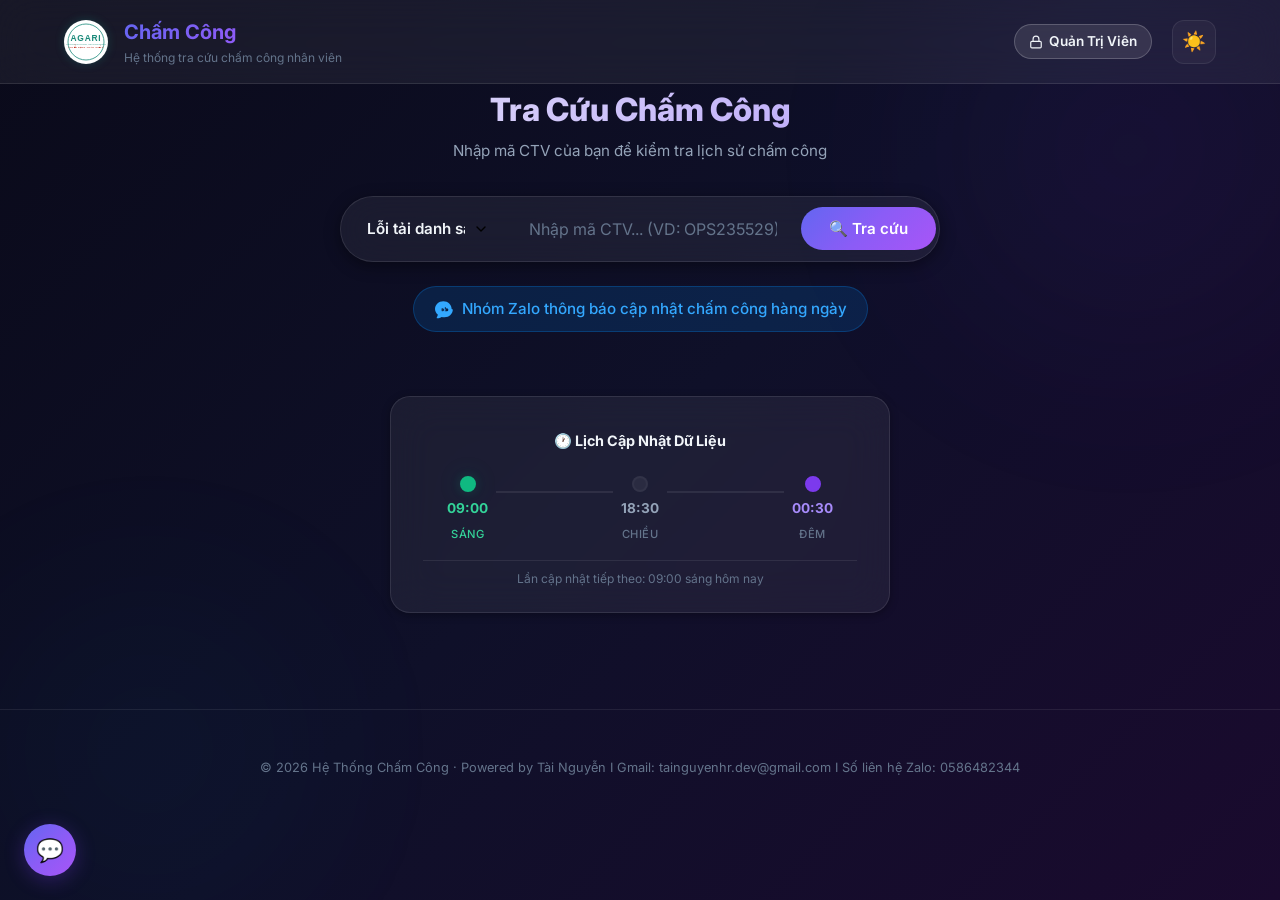
==== commit c3cca313: "style: cập nhật thanh tìm kiếm thành dạng viên thuốc ngang tích hợp dropdown khu vực theo thiết kế m" ====
--- a/index.html
+++ b/index.html
@@ -80,23 +80,25 @@
         <p class="search-section__subtitle">Nhập mã CTV của bạn để kiểm tra lịch sử chấm công</p>
 
         <div class="search-box">
-          <select id="regionSelect" class="search-box__input" style="border-bottom: 1px solid var(--surface-border); border-radius: var(--radius-lg) var(--radius-lg) 0 0; font-weight: 500; cursor: pointer;">
-            <option value="">Đang tải danh sách khu vực...</option>
+          <select id="regionSelect" class="search-box__select">
+            <option value="">Đang tải...</option>
           </select>
-          <div style="display: flex; width: 100%;">
-            <input 
-              type="text" 
-              class="search-box__input" 
-              id="searchInput" 
-              placeholder="Nhập mã CTV... (VD: OPS12345)"
-              autocomplete="off"
-              style="border-radius: 0 0 0 var(--radius-lg);"
-            >
-            <button class="search-box__btn" id="searchBtn" onclick="handleSearch()" style="border-radius: 0 0 var(--radius-lg) 0;">
-              <span class="search-box__btn-text">🔍 Tra cứu</span>
-              <div class="spinner"></div>
-            </button>
-          </div>
+          
+          <div class="search-box__divider"></div>
+
+          <input 
+            type="text" 
+            class="search-box__input" 
+            id="searchInput" 
+            placeholder="Nhập mã CTV... (VD: OPS235529)"
+            autocomplete="off"
+            spellcheck="false"
+          >
+          
+          <button class="search-box__btn" id="searchBtn" onclick="handleSearch()">
+            <span class="search-box__btn-text">🔍 Tra cứu</span>
+            <div class="spinner"></div>
+          </button>
         </div>
 
         <!-- Zalo Notice -->
--- a/style.css
+++ b/style.css
@@ -456,14 +456,15 @@
 
 .search-box {
   display: flex;
-  max-width: 520px;
+  align-items: center;
+  max-width: 600px;
   margin: 0 auto;
   background: var(--glass);
   -webkit-backdrop-filter: blur(var(--glass-blur));
   backdrop-filter: blur(var(--glass-blur));
   border: 1px solid var(--glass-border);
-  border-radius: var(--radius-xl);
-  padding: var(--space-sm);
+  border-radius: 50px;
+  padding: 6px;
   transition: all var(--transition-base), background 0.6s ease, border-color 0.6s ease, box-shadow 0.6s ease;
   box-shadow: var(--shadow-md);
 }
@@ -471,6 +472,39 @@
 .search-box:focus-within {
   border-color: var(--primary);
   box-shadow: var(--shadow-glow);
+}
+
+.search-box__select {
+  background: transparent;
+  border: none;
+  padding: 12px 16px 12px 20px;
+  color: var(--text-primary);
+  font-family: var(--font-family);
+  font-size: 0.95rem;
+  font-weight: 600;
+  cursor: pointer;
+  outline: none;
+  appearance: none;
+  -webkit-appearance: none;
+  background-image: url("data:image/svg+xml,%3Csvg xmlns='http://www.w3.org/2000/svg' width='16' height='16' viewBox='0 0 24 24' fill='none' stroke='currentColor' stroke-width='2' stroke-linecap='round' stroke-linejoin='round'%3E%3Cpolyline points='6 9 12 15 18 9'%3E%3C/polyline%3E%3C/svg%3E");
+  background-repeat: no-repeat;
+  background-position: right 8px center;
+  padding-right: 32px;
+  min-width: 150px;
+}
+.search-box__select:focus {
+  outline: none;
+}
+.search-box__select option {
+  background: var(--surface);
+  color: var(--text-primary);
+}
+
+.search-box__divider {
+  width: 1px;
+  height: 24px;
+  background: var(--surface-border);
+  margin: 0 4px;
 }
 
 .search-box__input {
@@ -489,11 +523,11 @@
 }
 
 .search-box__btn {
-  padding: var(--space-md) var(--space-xl);
+  padding: 12px 28px;
   background: var(--primary-gradient);
   color: white;
   border: none;
-  border-radius: var(--radius-lg);
+  border-radius: 50px;
   font-size: 0.95rem;
   font-weight: 600;
   font-family: var(--font-family);
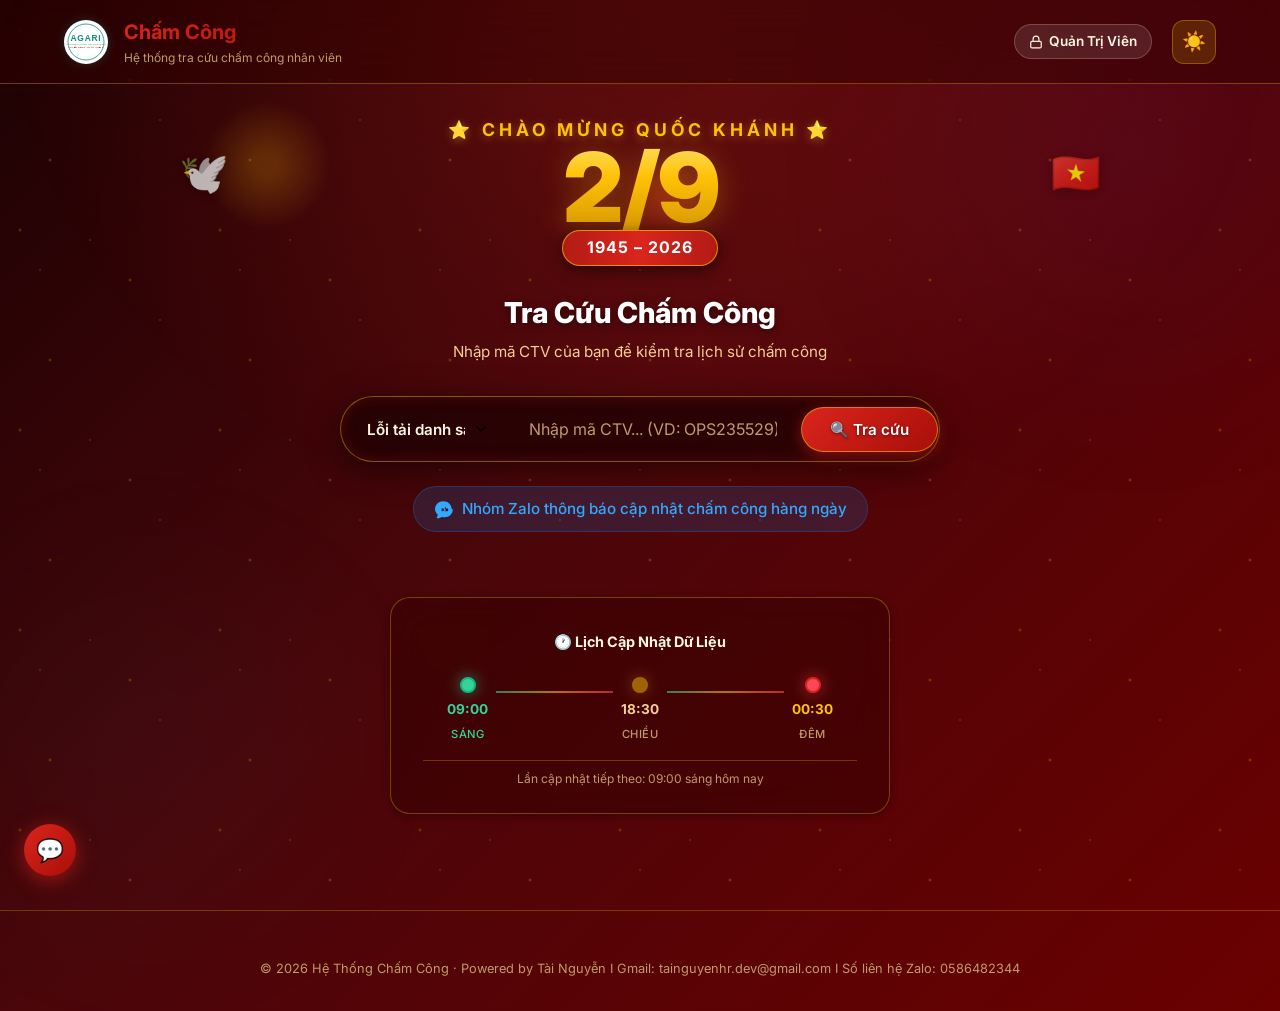
==== commit ceb4538c: "feat(ui): nâng cấp giao diện chào mừng Quốc Khánh 2/9/2026 với theme đỏ sao vàng" ====
--- a/index.html
+++ b/index.html
@@ -10,6 +10,14 @@
 </head>
 <body>
 
+  <!-- National Day Background Elements -->
+  <div class="nd-background">
+    <div class="nd-glow"></div>
+    <div class="nd-particles"></div>
+    <div class="nd-fireworks"></div>
+  </div>
+
+
   <!-- Header -->
   <header class="header" id="header">
     <div class="container">
@@ -76,8 +84,25 @@
     <!-- Search Section -->
     <section class="search-section" id="searchSection" style="display: none;">
       <div class="container">
-        <h2 class="search-section__title">Tra Cứu Chấm Công</h2>
-        <p class="search-section__subtitle">Nhập mã CTV của bạn để kiểm tra lịch sử chấm công</p>
+
+    
+    <!-- National Day Banner -->
+    <div class="nd-banner-container">
+      <div class="nd-decor-left">🕊️</div>
+      <div class="nd-decor-right">🇻🇳</div>
+      <div class="nd-banner">
+        <div class="nd-subtitle">⭐ CHÀO MỪNG QUỐC KHÁNH ⭐</div>
+        <div class="nd-title">2/9</div>
+        <div class="nd-years">1945 &ndash; 2026</div>
+      </div>
+      <div class="nd-search-title">
+        <h3>Tra Cứu Chấm Công</h3>
+        <p>Nhập mã CTV của bạn để kiểm tra lịch sử chấm công</p>
+      </div>
+    </div>
+
+<!-- <h2 class="search-section__title">Tra Cứu Chấm Công</h2> -->
+        <!-- <p class="search-section__subtitle">Nhập mã CTV của bạn để kiểm tra lịch sử chấm công</p> -->
 
         <div class="search-box">
           <select id="regionSelect" class="search-box__select">
--- a/style.css
+++ b/style.css
@@ -2460,3 +2460,240 @@
     font-size: 1.1rem;
   }
 }
+
+
+/* ============================================
+   🇻🇳 CHỦ ĐỀ QUỐC KHÁNH 2/9/2026 🇻🇳
+   ============================================ */
+
+:root, [data-theme="dark"], [data-theme="light"] {
+  /* Colors */
+  --bg-primary: #1a0203 !important;
+  --bg-secondary: #3b060a !important;
+  --bg-gradient: linear-gradient(135deg, #1c0203 0%, #4a060a 45%, #6a0000 100%) !important;
+
+  --surface: rgba(45, 3, 5, 0.5) !important;
+  --surface-hover: rgba(80, 5, 10, 0.6) !important;
+  --surface-active: rgba(120, 10, 15, 0.7) !important;
+  --surface-border: rgba(255, 215, 0, 0.25) !important; /* Gold border */
+
+  --glass: rgba(50, 0, 0, 0.45) !important;
+  --glass-border: rgba(255, 215, 0, 0.3) !important;
+
+  --primary: #da251d !important; /* Vietnam Flag Red */
+  --primary-light: #ffc107 !important; /* Gold Star */
+  --primary-gradient: linear-gradient(135deg, #da251d, #a80f09) !important;
+  --primary-glow: rgba(218, 37, 29, 0.6) !important;
+
+  --accent: #ffc107 !important;
+  --accent-light: #ffe066 !important;
+  --accent-glow: rgba(255, 193, 7, 0.5) !important;
+
+  /* Text colors for contrast */
+  --text-primary: #fff8e1 !important;
+  --text-secondary: #f3ce92 !important;
+  --text-tertiary: #c09a6a !important;
+}
+
+/* Background Effects */
+.nd-background {
+  position: fixed;
+  top: 0; left: 0; right: 0; bottom: 0;
+  z-index: -1;
+  overflow: hidden;
+  pointer-events: none;
+}
+.nd-glow {
+  position: absolute;
+  width: 100vw;
+  height: 60vh;
+  background: radial-gradient(ellipse at top, rgba(218, 37, 29, 0.25) 0%, transparent 70%);
+  top: 0; left: 0;
+}
+.nd-particles {
+  position: absolute;
+  top: 0; left: 0; right: 0; bottom: 0;
+  background-image: 
+    radial-gradient(2px 2px at 20px 30px, #ffc107, rgba(0,0,0,0)),
+    radial-gradient(1px 1px at 40px 70px, #fff, rgba(0,0,0,0)),
+    radial-gradient(2px 2px at 50px 160px, #ffc107, rgba(0,0,0,0)),
+    radial-gradient(1px 1px at 90px 40px, #fff, rgba(0,0,0,0)),
+    radial-gradient(2px 2px at 130px 80px, #ffc107, rgba(0,0,0,0)),
+    radial-gradient(1px 1px at 160px 120px, #fff, rgba(0,0,0,0));
+  background-repeat: repeat;
+  background-size: 200px 200px;
+  animation: ndStars 120s linear infinite;
+  opacity: 0.35;
+}
+@keyframes ndStars {
+  0% { transform: translateY(0); }
+  100% { transform: translateY(-400px); }
+}
+.nd-fireworks {
+  position: absolute;
+  top: 10%; left: 15%;
+  width: 150px; height: 150px;
+  background: radial-gradient(circle, rgba(255,193,7,0.2) 10%, transparent 60%);
+  border-radius: 50%;
+  animation: pulse 4s ease-in-out infinite alternate;
+}
+.nd-fireworks::after {
+  content: '';
+  position: absolute;
+  top: 40%; right: -250%;
+  width: 100px; height: 100px;
+  background: radial-gradient(circle, rgba(218,37,29,0.3) 10%, transparent 60%);
+  border-radius: 50%;
+  animation: pulse 5s ease-in-out infinite alternate-reverse;
+}
+
+/* Banner Styling */
+.nd-banner-container {
+  text-align: center;
+  margin: var(--space-xl) 0 var(--space-xl);
+  animation: screenFadeIn 0.8s cubic-bezier(0.16, 1, 0.3, 1) forwards;
+}
+.nd-banner {
+  margin-bottom: var(--space-lg);
+  position: relative;
+  display: inline-block;
+  padding: 0 20px;
+}
+.nd-subtitle {
+  font-size: 1.1rem;
+  font-weight: 700;
+  letter-spacing: 4px;
+  color: #ffc107;
+  text-transform: uppercase;
+  text-shadow: 0 2px 10px rgba(255, 193, 7, 0.4);
+  margin-bottom: -5px;
+}
+.nd-title {
+  font-size: 6rem;
+  font-weight: 900;
+  line-height: 1;
+  background: linear-gradient(180deg, #ffe066 0%, #ffc107 40%, #d49500 100%);
+  -webkit-background-clip: text;
+  -webkit-text-fill-color: transparent;
+  filter: drop-shadow(0px 4px 15px rgba(255, 193, 7, 0.3));
+  margin: 0;
+  letter-spacing: -2px;
+}
+.nd-years {
+  font-size: 1rem;
+  font-weight: 700;
+  color: #fff;
+  background: linear-gradient(90deg, #b31b15, #da251d, #b31b15);
+  display: inline-block;
+  padding: 4px 24px;
+  border-radius: 50px;
+  margin-top: -15px;
+  position: relative;
+  z-index: 2;
+  box-shadow: 0 4px 15px rgba(0,0,0,0.5);
+  border: 1px solid rgba(255, 215, 0, 0.6);
+  letter-spacing: 1px;
+}
+
+/* Search Title Styling */
+.nd-search-title h3 {
+  font-size: 1.8rem;
+  font-weight: 800;
+  color: #fff;
+  margin-bottom: var(--space-xs);
+  text-shadow: 0 2px 8px rgba(0,0,0,0.5);
+}
+.nd-search-title p {
+  color: var(--text-secondary);
+  font-size: 0.95rem;
+  margin-bottom: var(--space-md);
+}
+
+/* Enhanced Cards */
+.search-box {
+  background: rgba(30, 2, 3, 0.75) !important;
+  border: 1px solid rgba(255, 215, 0, 0.4) !important;
+  box-shadow: 0 8px 32px rgba(0,0,0,0.5), inset 0 0 15px rgba(218, 37, 29, 0.2) !important;
+}
+.search-box:focus-within {
+  border-color: #ffc107 !important;
+  box-shadow: 0 0 25px rgba(255, 193, 7, 0.3), inset 0 0 15px rgba(255, 193, 7, 0.1) !important;
+}
+.search-box__btn {
+  background: linear-gradient(135deg, #da251d, #a80f09) !important;
+  border: 1px solid rgba(255, 215, 0, 0.5) !important;
+  box-shadow: 0 4px 15px rgba(218, 37, 29, 0.5) !important;
+  color: #fff !important;
+  text-shadow: 0 1px 3px rgba(0,0,0,0.5);
+}
+.search-box__btn:hover {
+  box-shadow: 0 6px 25px rgba(255, 193, 7, 0.4) !important;
+  border-color: #ffc107 !important;
+}
+
+/* Timeline specific */
+.schedule-point:nth-child(1) .schedule-point__dot {
+  background: #34d399 !important;
+  box-shadow: 0 0 15px rgba(52,211,153,0.6) !important;
+}
+.schedule-point:nth-child(3) .schedule-point__dot {
+  background: #ffc107 !important;
+  box-shadow: 0 0 15px rgba(255,193,7,0.6) !important;
+}
+.schedule-point:nth-child(5) .schedule-point__dot {
+  background: #ff4757 !important;
+  box-shadow: 0 0 15px rgba(255,71,87,0.6) !important;
+}
+.schedule-line {
+  background: linear-gradient(90deg, #34d399, #ffc107, #ff4757) !important;
+  opacity: 0.6 !important;
+}
+
+/* Responsive Banner */
+@media (max-width: 480px) {
+  .nd-title { font-size: 4.5rem; }
+  .nd-subtitle { font-size: 0.95rem; }
+  .nd-search-title h3 { font-size: 1.5rem; }
+}
+
+/* Theme Toggle Button - Update to look like a star or flag */
+.theme-toggle {
+  background: rgba(255, 215, 0, 0.15) !important;
+  border: 1px solid rgba(255, 215, 0, 0.3) !important;
+  color: #ffc107 !important;
+}
+.theme-toggle:hover {
+  background: rgba(255, 215, 0, 0.25) !important;
+  box-shadow: 0 0 15px rgba(255, 193, 7, 0.3) !important;
+}
+
+/* Decor Emojis */
+.nd-banner-container {
+  position: relative;
+}
+.nd-decor-left, .nd-decor-right {
+  position: absolute;
+  top: 10%;
+  font-size: 2.5rem;
+  opacity: 0.8;
+  filter: drop-shadow(0 2px 5px rgba(0,0,0,0.3));
+  animation: float 6s ease-in-out infinite;
+  z-index: 0;
+}
+.nd-decor-left {
+  left: 10%;
+  animation-delay: 0s;
+}
+.nd-decor-right {
+  right: 10%;
+  animation-delay: 3s;
+}
+@keyframes float {
+  0% { transform: translateY(0px) rotate(0deg); }
+  50% { transform: translateY(-15px) rotate(5deg); }
+  100% { transform: translateY(0px) rotate(0deg); }
+}
+@media (max-width: 768px) {
+  .nd-decor-left { left: 0%; font-size: 2rem; }
+  .nd-decor-right { right: 0%; font-size: 2rem; }
+}
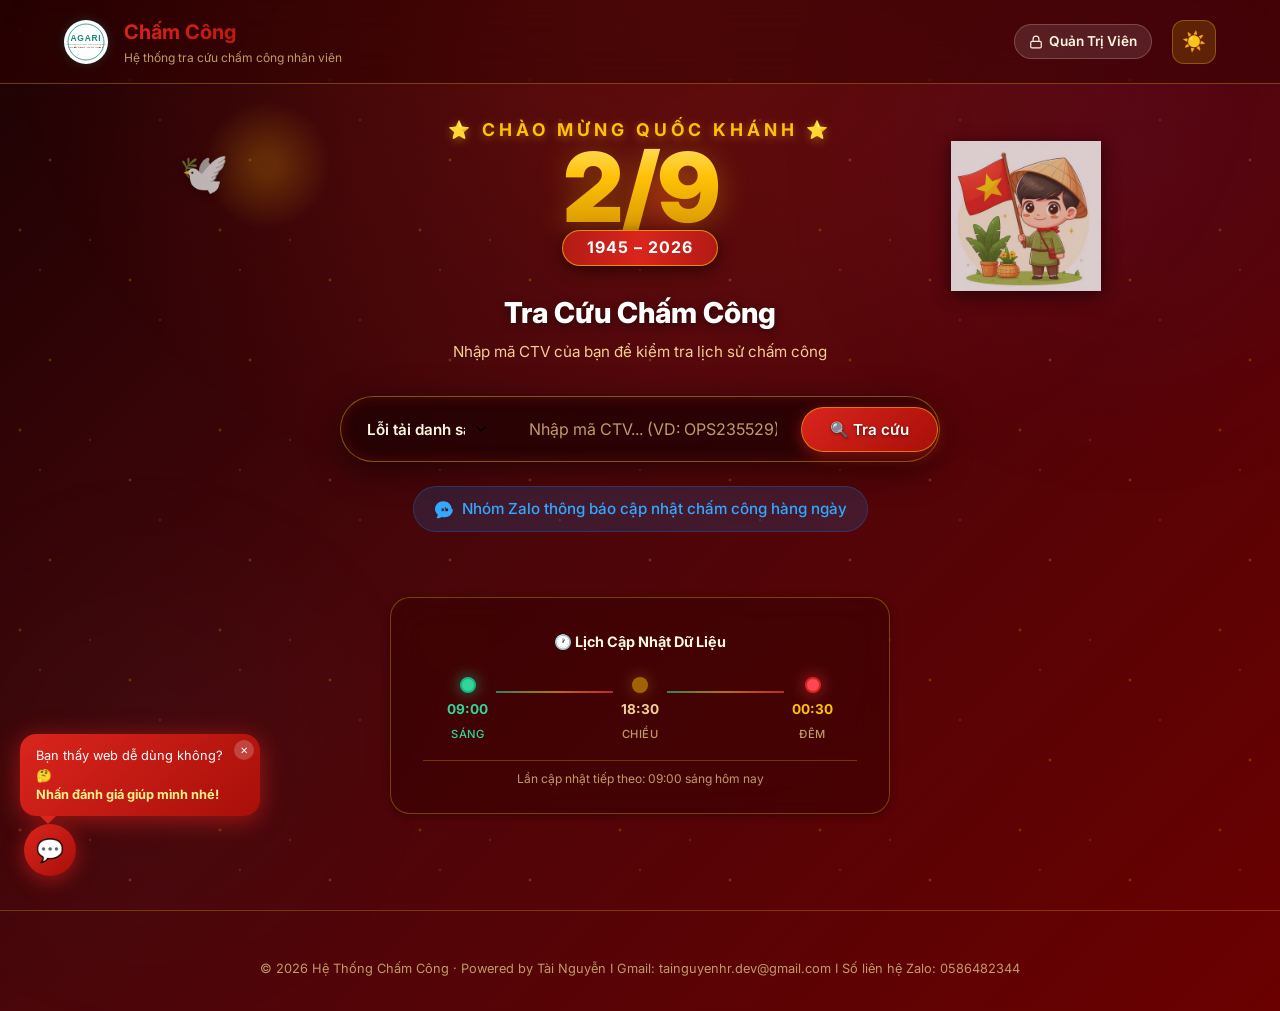
==== commit 2c4def84: "feat(ui): thay thế icon cờ VN bằng hình ảnh mascot theo yêu cầu" ====
--- a/index.html
+++ b/index.html
@@ -89,7 +89,7 @@
     <!-- National Day Banner -->
     <div class="nd-banner-container">
       <div class="nd-decor-left">🕊️</div>
-      <div class="nd-decor-right">🇻🇳</div>
+      <div class="nd-decor-right"><img src="mascot.png" alt="VN Mascot"></div>
       <div class="nd-banner">
         <div class="nd-subtitle">⭐ CHÀO MỪNG QUỐC KHÁNH ⭐</div>
         <div class="nd-title">2/9</div>
--- a/style.css
+++ b/style.css
@@ -2697,3 +2697,15 @@
   .nd-decor-left { left: 0%; font-size: 2rem; }
   .nd-decor-right { right: 0%; font-size: 2rem; }
 }
+
+/* Mascot Image Styling */
+.nd-decor-right img {
+  width: 150px;
+  height: auto;
+  filter: drop-shadow(0 4px 10px rgba(0,0,0,0.5));
+}
+@media (max-width: 768px) {
+  .nd-decor-right img {
+    width: 90px;
+  }
+}
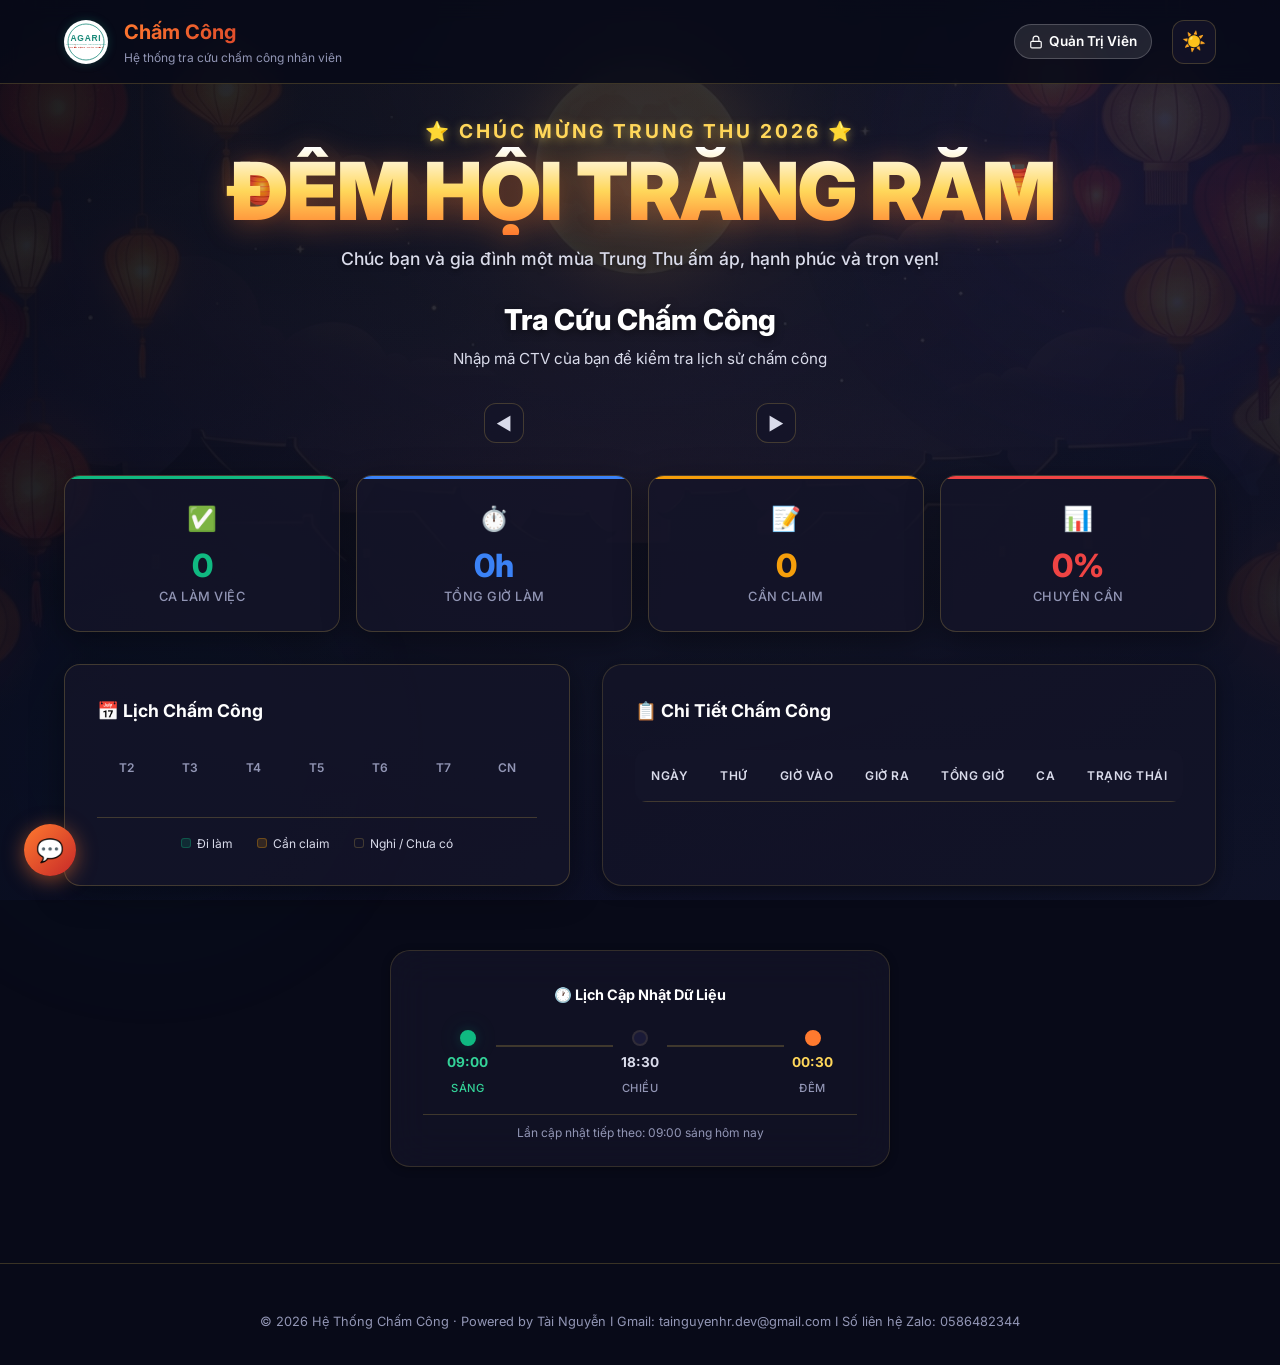
==== commit 1b9676f3: "feat(ui): nâng cấp giao diện Trung Thu 2026 (Đêm Hội Trăng Rằm)" ====
--- a/index.html
+++ b/index.html
@@ -10,12 +10,8 @@
 </head>
 <body>
 
-  <!-- National Day Background Elements -->
-  <div class="nd-background">
-    <div class="nd-glow"></div>
-    <div class="nd-particles"></div>
-    <div class="nd-fireworks"></div>
-  </div>
+  <!-- Mid Autumn Background Elements -->
+  <div class="mid-autumn-overlay"></div>
 
 
   <!-- Header -->
@@ -86,82 +82,20 @@
       <div class="container">
 
     
-    <!-- National Day Banner -->
-    <div class="nd-banner-container">
-      <div class="nd-decor-left">🕊️</div>
-      <div class="nd-decor-right"><img src="mascot.png" alt="VN Mascot"></div>
-      <div class="nd-banner">
-        <div class="nd-subtitle">⭐ CHÀO MỪNG QUỐC KHÁNH ⭐</div>
-        <div class="nd-title">2/9</div>
-        <div class="nd-years">1945 &ndash; 2026</div>
-      </div>
-      <div class="nd-search-title">
+    <!-- Mid Autumn Banner -->
+    <div class="ma-banner-container">
+      <div class="ma-decor-left">🏮</div>
+      <div class="ma-decor-right">🏮</div>
+      <div class="ma-banner">
+        <div class="ma-subtitle">⭐ CHÚC MỪNG TRUNG THU 2026 ⭐</div>
+        <div class="ma-title">ĐÊM HỘI TRĂNG RẰM</div>
+        <div class="ma-years">Chúc bạn và gia đình một mùa Trung Thu ấm áp, hạnh phúc và trọn vẹn!</div>
+      </div>
+      <div class="ma-search-title">
         <h3>Tra Cứu Chấm Công</h3>
         <p>Nhập mã CTV của bạn để kiểm tra lịch sử chấm công</p>
       </div>
     </div>
-
-<!-- <h2 class="search-section__title">Tra Cứu Chấm Công</h2> -->
-        <!-- <p class="search-section__subtitle">Nhập mã CTV của bạn để kiểm tra lịch sử chấm công</p> -->
-
-        <div class="search-box">
-          <select id="regionSelect" class="search-box__select">
-            <option value="">Đang tải...</option>
-          </select>
-          
-          <div class="search-box__divider"></div>
-
-          <input 
-            type="text" 
-            class="search-box__input" 
-            id="searchInput" 
-            placeholder="Nhập mã CTV... (VD: OPS235529)"
-            autocomplete="off"
-            spellcheck="false"
-          >
-          
-          <button class="search-box__btn" id="searchBtn" onclick="handleSearch()">
-            <span class="search-box__btn-text">🔍 Tra cứu</span>
-            <div class="spinner"></div>
-          </button>
-        </div>
-
-        <!-- Zalo Notice -->
-        <div class="zalo-notice" style="margin-top: 24px; text-align: center; animation: fadeInUp 0.4s ease-out 0.2s both;">
-          <a href="https://zalo.me/g/pndcktzuttumslejcahl" target="_blank" class="zalo-link" title="Tham gia nhóm Zalo">
-            <svg width="20" height="20" viewBox="0 0 24 24" fill="currentColor">
-              <path d="M21.2 12.1C21.2 7 16.8 2.8 11.2 2.8 5.6 2.8 1.2 7 1.2 12.1c0 2.7 1.3 5 3.3 6.6.1.8-.3 2.1-1.2 3.6a.5.5 0 00.4.8c2.6.2 4.4-.8 5.4-1.5 1.1.3 2.3.4 3.5.4 5.6 0 10-4.2 10-9.3zm-15.3 1.7h4v-1.2h-2.3l2.4-3v-.9h-3.9v1.2h2.2l-2.4 3v.9zm6.1-1a1.8 1.8 0 11-3.6 0 1.8 1.8 0 013.6 0zm1-3h1.3v4.9h-1.3V9.8zm4.2 3a1.8 1.8 0 11-3.6 0 1.8 1.8 0 013.6 0z" />
-            </svg>
-            Nhóm Zalo thông báo cập nhật chấm công hàng ngày
-          </a>
-        </div>
-
-        <!-- Recent Searches -->
-        <div class="recent-searches" id="recentSearches" style="display: none;">
-          <span class="recent-searches__label">Gần đây:</span>
-        </div>
-
-        <!-- Data Status -->
-        <div class="data-status" id="dataStatus" style="display: none;">
-          <span class="data-status__text" id="dataStatusText"></span>
-          <button class="data-status__refresh" id="refreshBtn" onclick="refreshData()" title="Làm mới dữ liệu">🔄 Làm mới</button>
-        </div>
-      </div>
-    </section>
-
-    <!-- Results Section -->
-    <section class="results-section" id="resultsSection" style="display: none;">
-      <div class="container">
-
-        <!-- Profile Card -->
-        <div class="profile-card" id="profileCard">
-          <div class="profile-card__avatar" id="profileAvatar"></div>
-          <div class="profile-card__info">
-            <div class="profile-card__name" id="profileName"></div>
-            <div class="profile-card__code" id="profileCode"></div>
-            <div class="profile-card__meta" id="profileMeta"></div>
-          </div>
-        </div>
 
         <!-- Month Navigator -->
         <div class="month-nav">
--- a/style.css
+++ b/style.css
@@ -2462,250 +2462,207 @@
 }
 
 
+
 /* ============================================
-   🇻🇳 CHỦ ĐỀ QUỐC KHÁNH 2/9/2026 🇻🇳
+   🌕🏮 CHỦ ĐỀ TRUNG THU 2026 🏮🌕
    ============================================ */
 
 :root, [data-theme="dark"], [data-theme="light"] {
-  /* Colors */
-  --bg-primary: #1a0203 !important;
-  --bg-secondary: #3b060a !important;
-  --bg-gradient: linear-gradient(135deg, #1c0203 0%, #4a060a 45%, #6a0000 100%) !important;
-
-  --surface: rgba(45, 3, 5, 0.5) !important;
-  --surface-hover: rgba(80, 5, 10, 0.6) !important;
-  --surface-active: rgba(120, 10, 15, 0.7) !important;
-  --surface-border: rgba(255, 215, 0, 0.25) !important; /* Gold border */
-
-  --glass: rgba(50, 0, 0, 0.45) !important;
-  --glass-border: rgba(255, 215, 0, 0.3) !important;
-
-  --primary: #da251d !important; /* Vietnam Flag Red */
-  --primary-light: #ffc107 !important; /* Gold Star */
-  --primary-gradient: linear-gradient(135deg, #da251d, #a80f09) !important;
-  --primary-glow: rgba(218, 37, 29, 0.6) !important;
-
-  --accent: #ffc107 !important;
-  --accent-light: #ffe066 !important;
-  --accent-glow: rgba(255, 193, 7, 0.5) !important;
-
-  /* Text colors for contrast */
-  --text-primary: #fff8e1 !important;
-  --text-secondary: #f3ce92 !important;
-  --text-tertiary: #c09a6a !important;
-}
-
-/* Background Effects */
-.nd-background {
+  /* Mid-Autumn Colors */
+  --bg-primary: #080A18 !important;
+  --bg-secondary: #0D1024 !important;
+  --bg-gradient: linear-gradient(135deg, rgba(8, 10, 24, 0.9) 0%, rgba(13, 16, 36, 0.85) 50%, rgba(18, 21, 43, 0.9) 100%) !important;
+
+  --surface: rgba(20, 20, 40, 0.80) !important;
+  --surface-hover: rgba(30, 30, 60, 0.85) !important;
+  --surface-active: rgba(40, 40, 80, 0.9) !important;
+  --surface-border: rgba(255, 215, 90, 0.2) !important; /* Moon Gold border */
+
+  --glass: rgba(20, 20, 40, 0.70) !important;
+  --glass-border: rgba(255, 215, 90, 0.15) !important;
+
+  --primary: #FF7A2F !important; /* Lantern Orange */
+  --primary-light: #FFD75A !important; /* Moon Gold */
+  --primary-gradient: linear-gradient(135deg, #FF7A2F, #C62828) !important;
+  --primary-glow: rgba(255, 122, 47, 0.5) !important;
+
+  --accent: #FFD75A !important;
+  --accent-light: #FFC83D !important;
+  --accent-glow: rgba(255, 215, 90, 0.4) !important;
+
+  /* Text colors */
+  --text-primary: #FFFFFF !important;
+  --text-secondary: #D9DBEA !important;
+  --text-tertiary: #9296B5 !important;
+}
+
+body {
+  background: 
+    var(--bg-gradient),
+    url("assets/mid-autumn-bg.webp");
+  background-color: #080A18;
+  background-size: cover;
+  background-position: center top;
+  background-attachment: fixed;
+  color: var(--text-primary);
+  min-height: 100vh;
+}
+
+@media (max-width: 768px) {
+  body {
+    background-size: auto 100%;
+    background-position: center top;
+    background-attachment: scroll;
+  }
+}
+
+/* Mid Autumn Overlay */
+.mid-autumn-overlay {
   position: fixed;
   top: 0; left: 0; right: 0; bottom: 0;
-  z-index: -1;
-  overflow: hidden;
+  background: radial-gradient(circle at center top, rgba(255, 215, 90, 0.05) 0%, rgba(8, 10, 24, 0.2) 80%);
   pointer-events: none;
-}
-.nd-glow {
-  position: absolute;
-  width: 100vw;
-  height: 60vh;
-  background: radial-gradient(ellipse at top, rgba(218, 37, 29, 0.25) 0%, transparent 70%);
-  top: 0; left: 0;
-}
-.nd-particles {
-  position: absolute;
-  top: 0; left: 0; right: 0; bottom: 0;
-  background-image: 
-    radial-gradient(2px 2px at 20px 30px, #ffc107, rgba(0,0,0,0)),
-    radial-gradient(1px 1px at 40px 70px, #fff, rgba(0,0,0,0)),
-    radial-gradient(2px 2px at 50px 160px, #ffc107, rgba(0,0,0,0)),
-    radial-gradient(1px 1px at 90px 40px, #fff, rgba(0,0,0,0)),
-    radial-gradient(2px 2px at 130px 80px, #ffc107, rgba(0,0,0,0)),
-    radial-gradient(1px 1px at 160px 120px, #fff, rgba(0,0,0,0));
-  background-repeat: repeat;
-  background-size: 200px 200px;
-  animation: ndStars 120s linear infinite;
-  opacity: 0.35;
-}
-@keyframes ndStars {
-  0% { transform: translateY(0); }
-  100% { transform: translateY(-400px); }
-}
-.nd-fireworks {
-  position: absolute;
-  top: 10%; left: 15%;
-  width: 150px; height: 150px;
-  background: radial-gradient(circle, rgba(255,193,7,0.2) 10%, transparent 60%);
-  border-radius: 50%;
-  animation: pulse 4s ease-in-out infinite alternate;
-}
-.nd-fireworks::after {
-  content: '';
-  position: absolute;
-  top: 40%; right: -250%;
-  width: 100px; height: 100px;
-  background: radial-gradient(circle, rgba(218,37,29,0.3) 10%, transparent 60%);
-  border-radius: 50%;
-  animation: pulse 5s ease-in-out infinite alternate-reverse;
+  z-index: 0;
+}
+
+/* Header */
+.header {
+  background: rgba(8, 10, 24, 0.85) !important;
+  border-bottom: 1px solid rgba(255, 215, 90, 0.2) !important;
+  backdrop-filter: blur(10px);
 }
 
 /* Banner Styling */
-.nd-banner-container {
+.ma-banner-container {
   text-align: center;
   margin: var(--space-xl) 0 var(--space-xl);
-  animation: screenFadeIn 0.8s cubic-bezier(0.16, 1, 0.3, 1) forwards;
-}
-.nd-banner {
+  animation: fadeIn 0.8s ease-out forwards;
+  position: relative;
+  z-index: 1;
+}
+.ma-banner {
   margin-bottom: var(--space-lg);
   position: relative;
   display: inline-block;
   padding: 0 20px;
 }
-.nd-subtitle {
-  font-size: 1.1rem;
+.ma-subtitle {
+  font-size: 1.2rem;
   font-weight: 700;
-  letter-spacing: 4px;
-  color: #ffc107;
+  letter-spacing: 3px;
+  color: #FFD75A;
   text-transform: uppercase;
-  text-shadow: 0 2px 10px rgba(255, 193, 7, 0.4);
-  margin-bottom: -5px;
-}
-.nd-title {
-  font-size: 6rem;
+  text-shadow: 0 2px 10px rgba(255, 215, 90, 0.5);
+  margin-bottom: 0px;
+}
+.ma-title {
+  font-size: 5rem;
   font-weight: 900;
-  line-height: 1;
-  background: linear-gradient(180deg, #ffe066 0%, #ffc107 40%, #d49500 100%);
+  line-height: 1.1;
+  background: linear-gradient(180deg, #FFFFFF 0%, #FFD75A 50%, #FF7A2F 100%);
   -webkit-background-clip: text;
   -webkit-text-fill-color: transparent;
-  filter: drop-shadow(0px 4px 15px rgba(255, 193, 7, 0.3));
+  filter: drop-shadow(0px 4px 15px rgba(255, 122, 47, 0.4));
   margin: 0;
-  letter-spacing: -2px;
-}
-.nd-years {
-  font-size: 1rem;
-  font-weight: 700;
-  color: #fff;
-  background: linear-gradient(90deg, #b31b15, #da251d, #b31b15);
-  display: inline-block;
-  padding: 4px 24px;
-  border-radius: 50px;
-  margin-top: -15px;
-  position: relative;
-  z-index: 2;
-  box-shadow: 0 4px 15px rgba(0,0,0,0.5);
-  border: 1px solid rgba(255, 215, 0, 0.6);
-  letter-spacing: 1px;
+  letter-spacing: -1px;
+}
+.ma-years {
+  font-size: 1.1rem;
+  font-weight: 500;
+  color: #D9DBEA;
+  margin-top: 10px;
+  text-shadow: 0 2px 4px rgba(0,0,0,0.5);
 }
 
 /* Search Title Styling */
-.nd-search-title h3 {
+.ma-search-title h3 {
   font-size: 1.8rem;
   font-weight: 800;
-  color: #fff;
+  color: #FFFFFF;
   margin-bottom: var(--space-xs);
-  text-shadow: 0 2px 8px rgba(0,0,0,0.5);
-}
-.nd-search-title p {
-  color: var(--text-secondary);
+  text-shadow: 0 2px 8px rgba(0,0,0,0.6);
+}
+.ma-search-title p {
+  color: #D9DBEA;
   font-size: 0.95rem;
   margin-bottom: var(--space-md);
 }
 
-/* Enhanced Cards */
-.search-box {
-  background: rgba(30, 2, 3, 0.75) !important;
-  border: 1px solid rgba(255, 215, 0, 0.4) !important;
-  box-shadow: 0 8px 32px rgba(0,0,0,0.5), inset 0 0 15px rgba(218, 37, 29, 0.2) !important;
-}
-.search-box:focus-within {
-  border-color: #ffc107 !important;
-  box-shadow: 0 0 25px rgba(255, 193, 7, 0.3), inset 0 0 15px rgba(255, 193, 7, 0.1) !important;
-}
-.search-box__btn {
-  background: linear-gradient(135deg, #da251d, #a80f09) !important;
-  border: 1px solid rgba(255, 215, 0, 0.5) !important;
-  box-shadow: 0 4px 15px rgba(218, 37, 29, 0.5) !important;
+/* Cards & Glassmorphism */
+.search-box, .profile-card, .stats-grid .stat-card, .calendar-card, .detail-card, .zalo-btn, .recent-searches__tag {
+  background: var(--surface) !important;
+  border: 1px solid var(--surface-border) !important;
+  border-radius: 16px !important;
+  box-shadow: 0 8px 32px rgba(0, 0, 0, 0.4) !important;
+  backdrop-filter: blur(12px) !important;
+  -webkit-backdrop-filter: blur(12px) !important;
+  transition: all 0.3s ease;
+}
+.search-box:focus-within, .stat-card:hover, .calendar-card:hover {
+  border-color: rgba(255, 215, 90, 0.4) !important;
+  box-shadow: 0 8px 32px rgba(0, 0, 0, 0.5), inset 0 0 15px rgba(255, 215, 90, 0.05) !important;
+  transform: translateY(-2px);
+}
+
+/* Buttons */
+.search-box__btn, .btn--primary {
+  background: var(--primary-gradient) !important;
+  border: none !important;
+  border-radius: 12px !important;
+  box-shadow: 0 4px 15px rgba(255, 122, 47, 0.4) !important;
   color: #fff !important;
-  text-shadow: 0 1px 3px rgba(0,0,0,0.5);
-}
-.search-box__btn:hover {
-  box-shadow: 0 6px 25px rgba(255, 193, 7, 0.4) !important;
-  border-color: #ffc107 !important;
-}
-
-/* Timeline specific */
-.schedule-point:nth-child(1) .schedule-point__dot {
-  background: #34d399 !important;
-  box-shadow: 0 0 15px rgba(52,211,153,0.6) !important;
-}
-.schedule-point:nth-child(3) .schedule-point__dot {
-  background: #ffc107 !important;
-  box-shadow: 0 0 15px rgba(255,193,7,0.6) !important;
-}
-.schedule-point:nth-child(5) .schedule-point__dot {
-  background: #ff4757 !important;
-  box-shadow: 0 0 15px rgba(255,71,87,0.6) !important;
-}
-.schedule-line {
-  background: linear-gradient(90deg, #34d399, #ffc107, #ff4757) !important;
-  opacity: 0.6 !important;
+  text-shadow: 0 1px 2px rgba(0,0,0,0.3);
+  transition: all 0.2s ease;
+}
+.search-box__btn:hover, .btn--primary:hover {
+  box-shadow: 0 6px 20px rgba(255, 215, 90, 0.5) !important;
+  transform: translateY(-1px);
+  filter: brightness(1.1);
+}
+
+/* Timeline Customization (if applicable) */
+.timeline-dot.morning { background: #FFD75A !important; box-shadow: 0 0 10px rgba(255,215,90,0.5) !important; }
+.timeline-dot.afternoon { background: #FF7A2F !important; box-shadow: 0 0 10px rgba(255,122,47,0.5) !important; }
+.timeline-dot.night { background: #6C4AB6 !important; box-shadow: 0 0 10px rgba(108,74,182,0.5) !important; }
+.timeline-line { background: linear-gradient(90deg, #FFD75A, #FF7A2F, #6C4AB6) !important; opacity: 0.5; }
+
+/* Decorative Emojis (Optional, replacing previous elements) */
+.ma-decor-left, .ma-decor-right {
+  position: absolute;
+  top: 15%;
+  font-size: 2.5rem;
+  opacity: 0.8;
+  filter: drop-shadow(0 2px 10px rgba(255, 122, 47, 0.6));
+  animation: floatLantern 4s ease-in-out infinite;
+  z-index: 0;
+}
+.ma-decor-left { left: 15%; animation-delay: 0s; }
+.ma-decor-right { right: 15%; animation-delay: 2s; }
+@keyframes floatLantern {
+  0% { transform: translateY(0px) rotate(-2deg); }
+  50% { transform: translateY(-10px) rotate(2deg); }
+  100% { transform: translateY(0px) rotate(-2deg); }
 }
 
 /* Responsive Banner */
 @media (max-width: 480px) {
-  .nd-title { font-size: 4.5rem; }
-  .nd-subtitle { font-size: 0.95rem; }
-  .nd-search-title h3 { font-size: 1.5rem; }
-}
-
-/* Theme Toggle Button - Update to look like a star or flag */
-.theme-toggle {
-  background: rgba(255, 215, 0, 0.15) !important;
-  border: 1px solid rgba(255, 215, 0, 0.3) !important;
-  color: #ffc107 !important;
-}
-.theme-toggle:hover {
-  background: rgba(255, 215, 0, 0.25) !important;
-  box-shadow: 0 0 15px rgba(255, 193, 7, 0.3) !important;
-}
-
-/* Decor Emojis */
-.nd-banner-container {
-  position: relative;
-}
-.nd-decor-left, .nd-decor-right {
-  position: absolute;
-  top: 10%;
-  font-size: 2.5rem;
-  opacity: 0.8;
-  filter: drop-shadow(0 2px 5px rgba(0,0,0,0.3));
-  animation: float 6s ease-in-out infinite;
-  z-index: 0;
-}
-.nd-decor-left {
-  left: 10%;
-  animation-delay: 0s;
-}
-.nd-decor-right {
-  right: 10%;
-  animation-delay: 3s;
-}
-@keyframes float {
-  0% { transform: translateY(0px) rotate(0deg); }
-  50% { transform: translateY(-15px) rotate(5deg); }
-  100% { transform: translateY(0px) rotate(0deg); }
-}
-@media (max-width: 768px) {
-  .nd-decor-left { left: 0%; font-size: 2rem; }
-  .nd-decor-right { right: 0%; font-size: 2rem; }
-}
-
-/* Mascot Image Styling */
-.nd-decor-right img {
-  width: 150px;
-  height: auto;
-  filter: drop-shadow(0 4px 10px rgba(0,0,0,0.5));
-}
-@media (max-width: 768px) {
-  .nd-decor-right img {
-    width: 90px;
-  }
-}
+  .ma-title { font-size: 3.5rem; }
+  .ma-subtitle { font-size: 0.95rem; }
+  .ma-search-title h3 { font-size: 1.5rem; }
+  .ma-decor-left { left: 5%; font-size: 2rem; }
+  .ma-decor-right { right: 5%; font-size: 2rem; }
+}
+
+/* Animations */
+@keyframes fadeIn {
+  from { opacity: 0; transform: translateY(10px); }
+  to { opacity: 1; transform: translateY(0); }
+}
+@media (prefers-reduced-motion: reduce) {
+  *, ::before, ::after {
+    animation-duration: 0.01ms !important;
+    animation-iteration-count: 1 !important;
+    transition-duration: 0.01ms !important;
+    scroll-behavior: auto !important;
+  }
+}
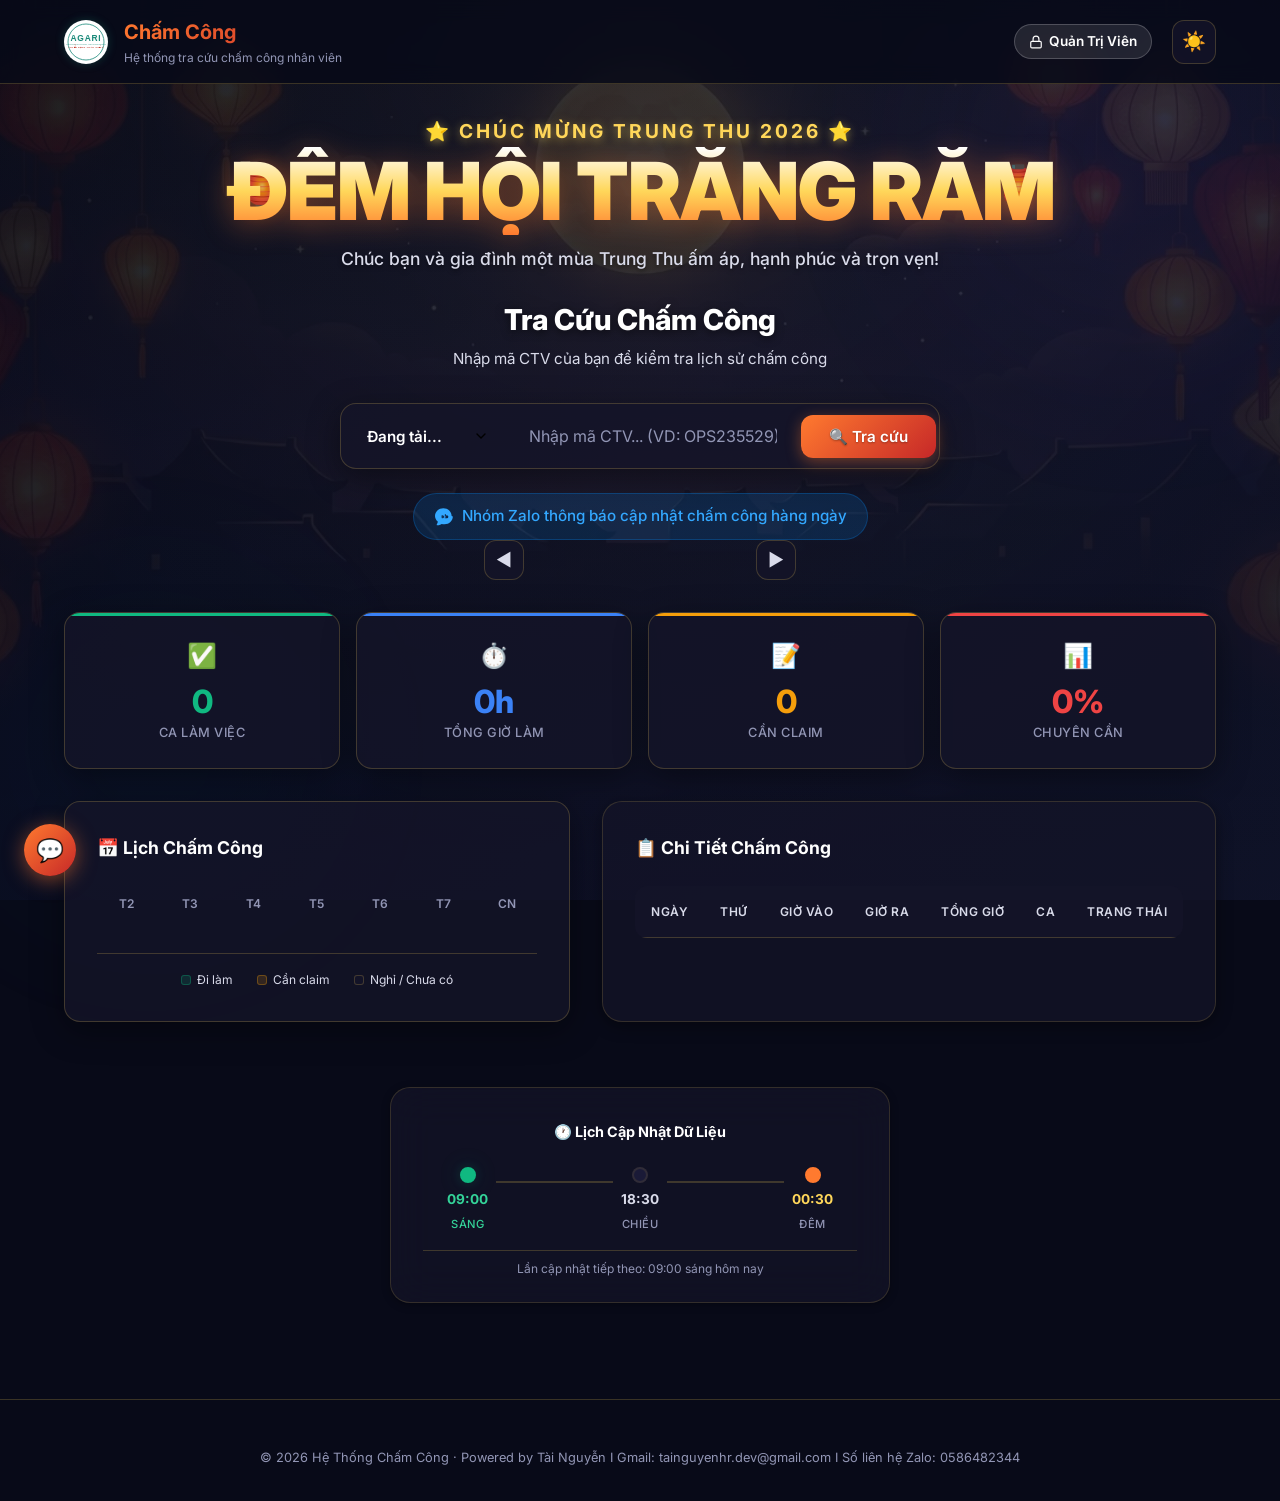
==== commit 085ad7b6: "fix(ui): khôi phục lại form search và các nút bị mất do regex lỗi" ====
--- a/index.html
+++ b/index.html
@@ -96,6 +96,46 @@
         <p>Nhập mã CTV của bạn để kiểm tra lịch sử chấm công</p>
       </div>
     </div>
+
+        <div class="search-box">
+          <select id="regionSelect" class="search-box__select">
+            <option value="">Đang tải...</option>
+          </select>
+          
+          <div class="search-box__divider"></div>
+
+          <input 
+            type="text" 
+            class="search-box__input" 
+            id="searchInput" 
+            placeholder="Nhập mã CTV... (VD: OPS235529)"
+            autocomplete="off"
+            spellcheck="false"
+          >
+          
+          <button class="search-box__btn" id="searchBtn" onclick="handleSearch()">
+            <span class="search-box__btn-text">🔍 Tra cứu</span>
+            <div class="spinner"></div>
+          </button>
+        </div>
+
+        <!-- Zalo Notice -->
+        <div class="zalo-notice" style="margin-top: 24px; text-align: center; animation: fadeInUp 0.4s ease-out 0.2s both;">
+          <a href="https://zalo.me/g/pndcktzuttumslejcahl" target="_blank" class="zalo-link" title="Tham gia nhóm Zalo">
+            <svg width="20" height="20" viewBox="0 0 24 24" fill="currentColor">
+              <path d="M21.2 12.1C21.2 7 16.8 2.8 11.2 2.8 5.6 2.8 1.2 7 1.2 12.1c0 2.7 1.3 5 3.3 6.6.1.8-.3 2.1-1.2 3.6a.5.5 0 00.4.8c2.6.2 4.4-.8 5.4-1.5 1.1.3 2.3.4 3.5.4 5.6 0 10-4.2 10-9.3zm-15.3 1.7h4v-1.2h-2.3l2.4-3v-.9h-3.9v1.2h2.2l-2.4 3v.9zm6.1-1a1.8 1.8 0 11-3.6 0 1.8 1.8 0 013.6 0zm1-3h1.3v4.9h-1.3V9.8zm4.2 3a1.8 1.8 0 11-3.6 0 1.8 1.8 0 013.6 0z" />
+            </svg>
+            Nhóm Zalo thông báo cập nhật chấm công hàng ngày
+          </a>
+        </div>
+
+        <!-- Recent Searches -->
+        <div class="recent-searches" id="recentSearches" style="display: none;">
+          <span class="recent-searches__label">Gần đây:</span>
+        </div>
+
+        <!-- Data Status -->
+
 
         <!-- Month Navigator -->
         <div class="month-nav">
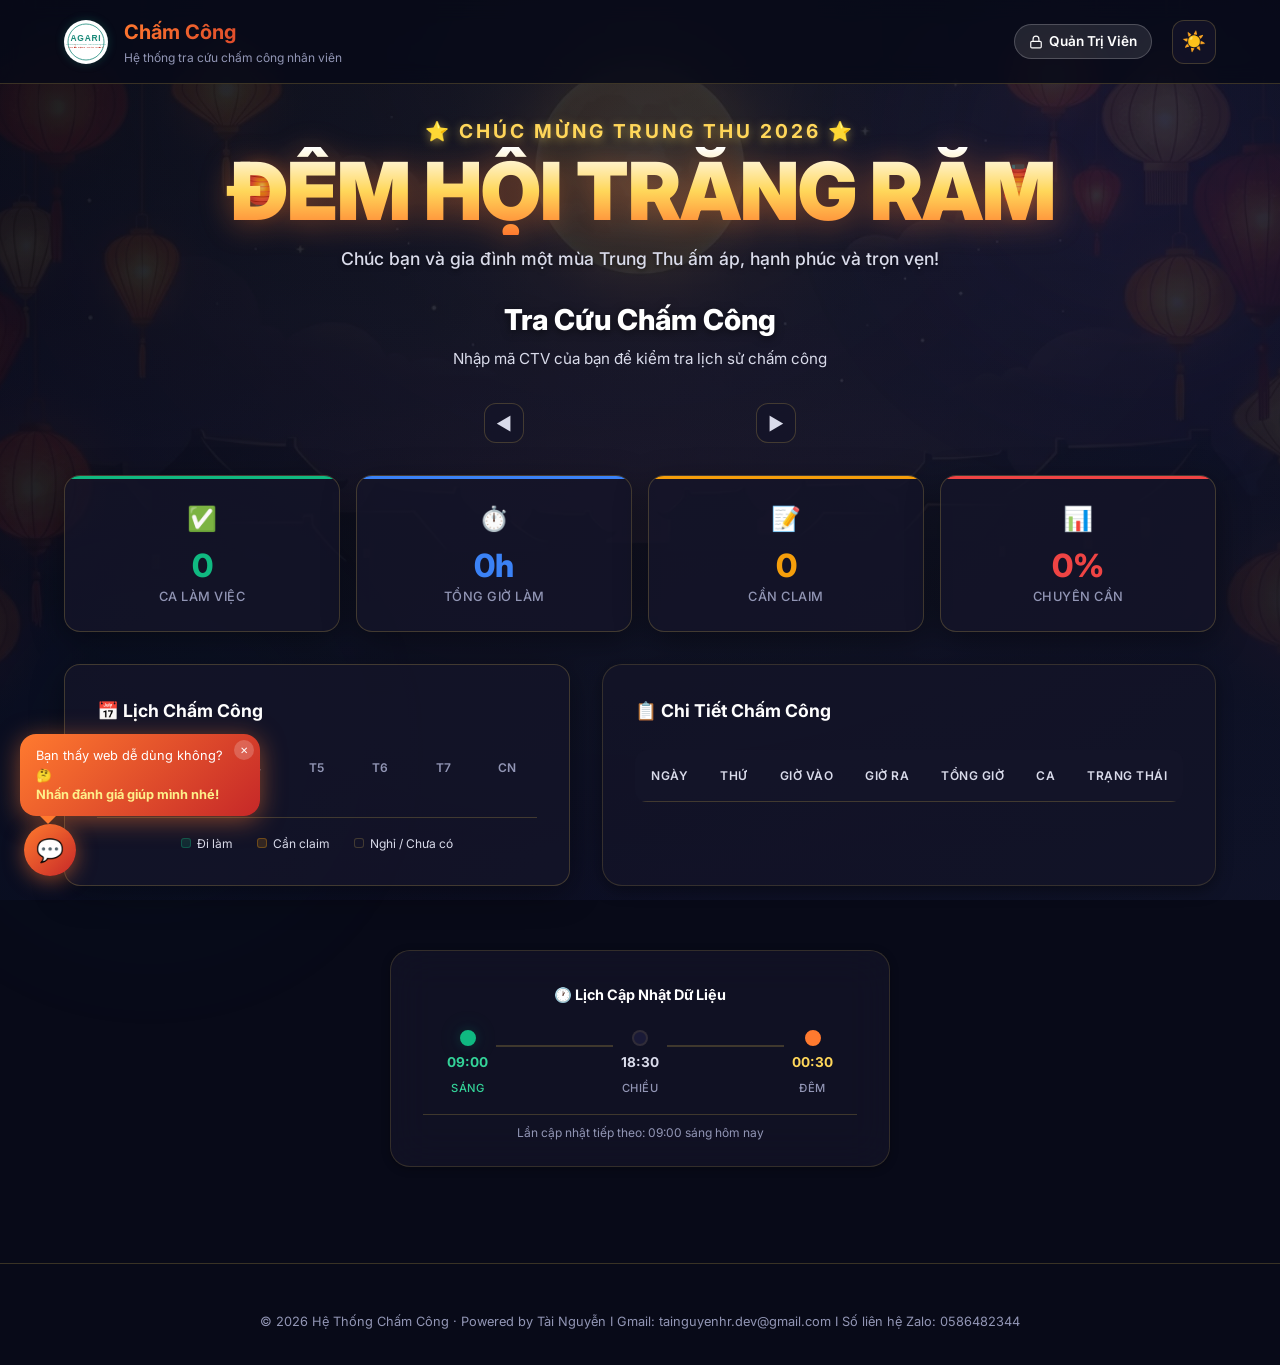
==== commit 2663a446: "fix(ui): khôi phục chính xác hoàn toàn cấu trúc HTML bị hỏng gây lỗi hiển thị" ====
--- a/index.html
+++ b/index.html
@@ -96,46 +96,6 @@
         <p>Nhập mã CTV của bạn để kiểm tra lịch sử chấm công</p>
       </div>
     </div>
-
-        <div class="search-box">
-          <select id="regionSelect" class="search-box__select">
-            <option value="">Đang tải...</option>
-          </select>
-          
-          <div class="search-box__divider"></div>
-
-          <input 
-            type="text" 
-            class="search-box__input" 
-            id="searchInput" 
-            placeholder="Nhập mã CTV... (VD: OPS235529)"
-            autocomplete="off"
-            spellcheck="false"
-          >
-          
-          <button class="search-box__btn" id="searchBtn" onclick="handleSearch()">
-            <span class="search-box__btn-text">🔍 Tra cứu</span>
-            <div class="spinner"></div>
-          </button>
-        </div>
-
-        <!-- Zalo Notice -->
-        <div class="zalo-notice" style="margin-top: 24px; text-align: center; animation: fadeInUp 0.4s ease-out 0.2s both;">
-          <a href="https://zalo.me/g/pndcktzuttumslejcahl" target="_blank" class="zalo-link" title="Tham gia nhóm Zalo">
-            <svg width="20" height="20" viewBox="0 0 24 24" fill="currentColor">
-              <path d="M21.2 12.1C21.2 7 16.8 2.8 11.2 2.8 5.6 2.8 1.2 7 1.2 12.1c0 2.7 1.3 5 3.3 6.6.1.8-.3 2.1-1.2 3.6a.5.5 0 00.4.8c2.6.2 4.4-.8 5.4-1.5 1.1.3 2.3.4 3.5.4 5.6 0 10-4.2 10-9.3zm-15.3 1.7h4v-1.2h-2.3l2.4-3v-.9h-3.9v1.2h2.2l-2.4 3v.9zm6.1-1a1.8 1.8 0 11-3.6 0 1.8 1.8 0 013.6 0zm1-3h1.3v4.9h-1.3V9.8zm4.2 3a1.8 1.8 0 11-3.6 0 1.8 1.8 0 013.6 0z" />
-            </svg>
-            Nhóm Zalo thông báo cập nhật chấm công hàng ngày
-          </a>
-        </div>
-
-        <!-- Recent Searches -->
-        <div class="recent-searches" id="recentSearches" style="display: none;">
-          <span class="recent-searches__label">Gần đây:</span>
-        </div>
-
-        <!-- Data Status -->
-
 
         <!-- Month Navigator -->
         <div class="month-nav">
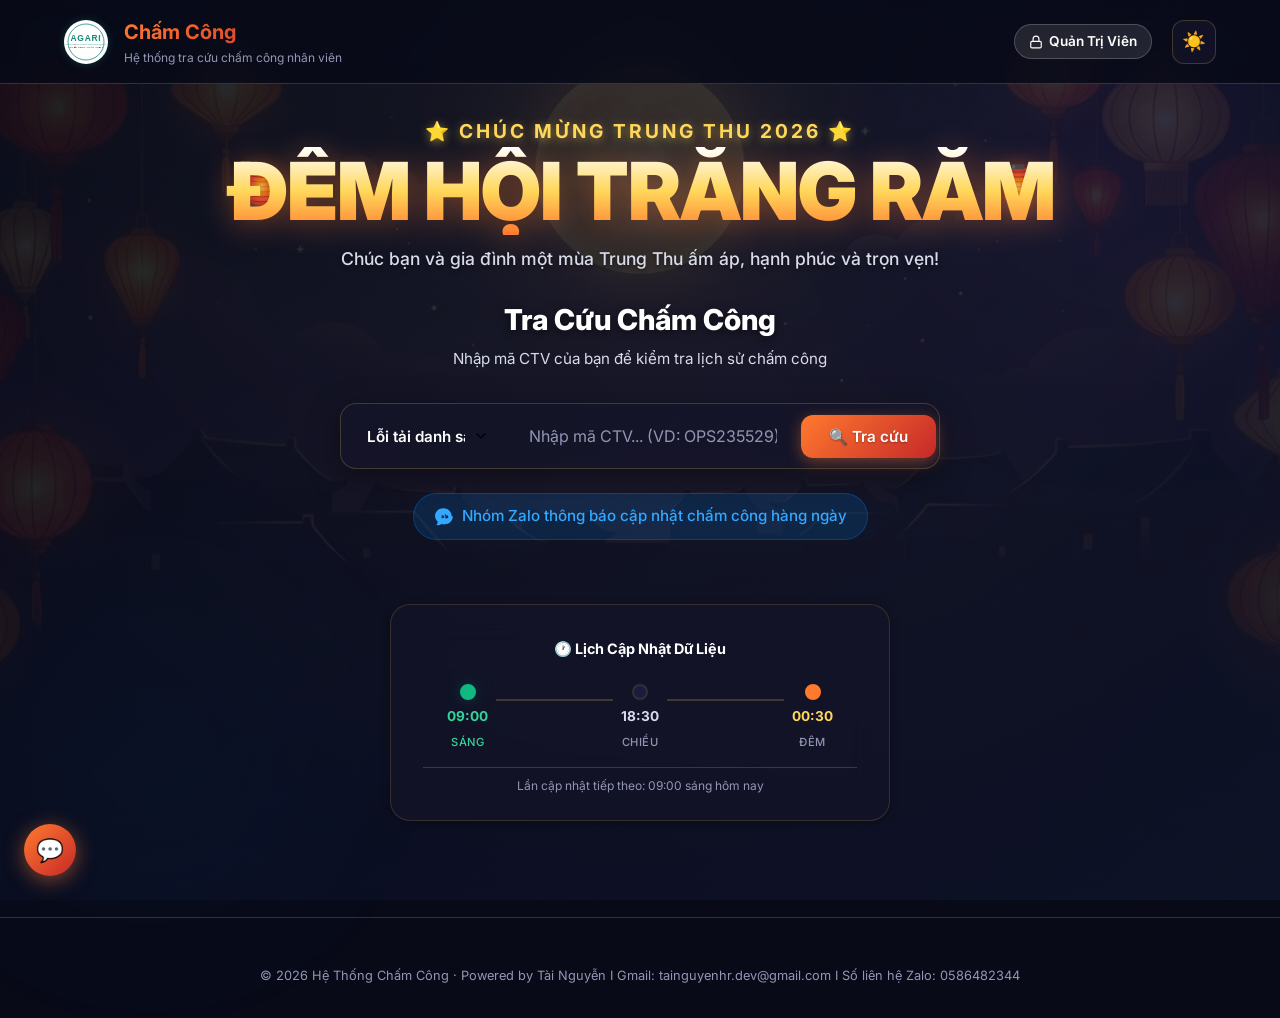
==== commit 50e43a34: "fix(ui): khôi phục chính xác thẻ profileCard bị thiếu" ====
--- a/index.html
+++ b/index.html
@@ -96,6 +96,68 @@
         <p>Nhập mã CTV của bạn để kiểm tra lịch sử chấm công</p>
       </div>
     </div>
+
+<!-- <h2 class="search-section__title">Tra Cứu Chấm Công</h2> -->
+        <!-- <p class="search-section__subtitle">Nhập mã CTV của bạn để kiểm tra lịch sử chấm công</p> -->
+
+        <div class="search-box">
+          <select id="regionSelect" class="search-box__select">
+            <option value="">Đang tải...</option>
+          </select>
+          
+          <div class="search-box__divider"></div>
+
+          <input 
+            type="text" 
+            class="search-box__input" 
+            id="searchInput" 
+            placeholder="Nhập mã CTV... (VD: OPS235529)"
+            autocomplete="off"
+            spellcheck="false"
+          >
+          
+          <button class="search-box__btn" id="searchBtn" onclick="handleSearch()">
+            <span class="search-box__btn-text">🔍 Tra cứu</span>
+            <div class="spinner"></div>
+          </button>
+        </div>
+
+        <!-- Zalo Notice -->
+        <div class="zalo-notice" style="margin-top: 24px; text-align: center; animation: fadeInUp 0.4s ease-out 0.2s both;">
+          <a href="https://zalo.me/g/pndcktzuttumslejcahl" target="_blank" class="zalo-link" title="Tham gia nhóm Zalo">
+            <svg width="20" height="20" viewBox="0 0 24 24" fill="currentColor">
+              <path d="M21.2 12.1C21.2 7 16.8 2.8 11.2 2.8 5.6 2.8 1.2 7 1.2 12.1c0 2.7 1.3 5 3.3 6.6.1.8-.3 2.1-1.2 3.6a.5.5 0 00.4.8c2.6.2 4.4-.8 5.4-1.5 1.1.3 2.3.4 3.5.4 5.6 0 10-4.2 10-9.3zm-15.3 1.7h4v-1.2h-2.3l2.4-3v-.9h-3.9v1.2h2.2l-2.4 3v.9zm6.1-1a1.8 1.8 0 11-3.6 0 1.8 1.8 0 013.6 0zm1-3h1.3v4.9h-1.3V9.8zm4.2 3a1.8 1.8 0 11-3.6 0 1.8 1.8 0 013.6 0z" />
+            </svg>
+            Nhóm Zalo thông báo cập nhật chấm công hàng ngày
+          </a>
+        </div>
+
+        <!-- Recent Searches -->
+        <div class="recent-searches" id="recentSearches" style="display: none;">
+          <span class="recent-searches__label">Gần đây:</span>
+        </div>
+
+        <!-- Data Status -->
+        <div class="data-status" id="dataStatus" style="display: none;">
+          <span class="data-status__text" id="dataStatusText"></span>
+          <button class="data-status__refresh" id="refreshBtn" onclick="refreshData()" title="Làm mới dữ liệu">🔄 Làm mới</button>
+        </div>
+      </div>
+    </section>
+
+    <!-- Results Section -->
+    <section class="results-section" id="resultsSection" style="display: none;">
+      <div class="container">
+
+        <!-- Profile Card -->
+        <div class="profile-card" id="profileCard">
+          <div class="profile-card__avatar" id="profileAvatar"></div>
+          <div class="profile-card__info">
+            <div class="profile-card__name" id="profileName"></div>
+            <div class="profile-card__code" id="profileCode"></div>
+            <div class="profile-card__meta" id="profileMeta"></div>
+          </div>
+        </div>
 
         <!-- Month Navigator -->
         <div class="month-nav">
